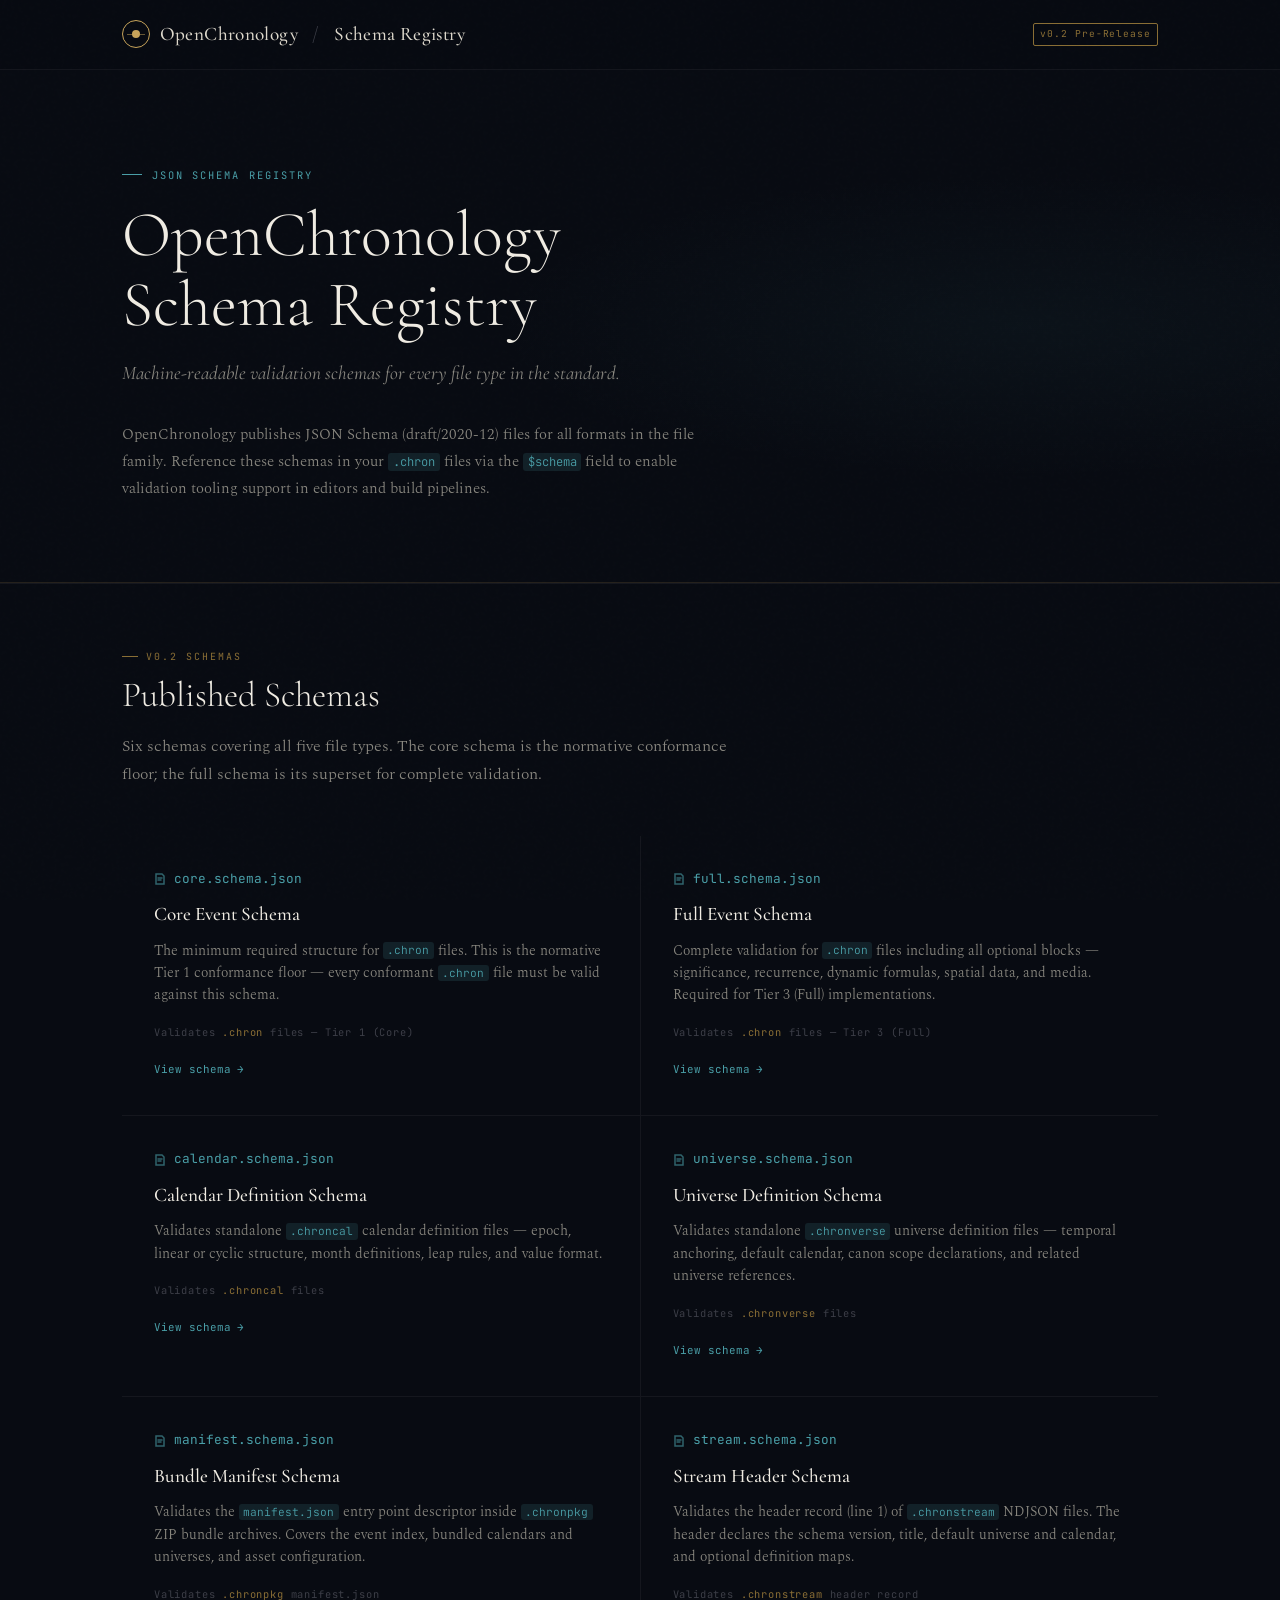
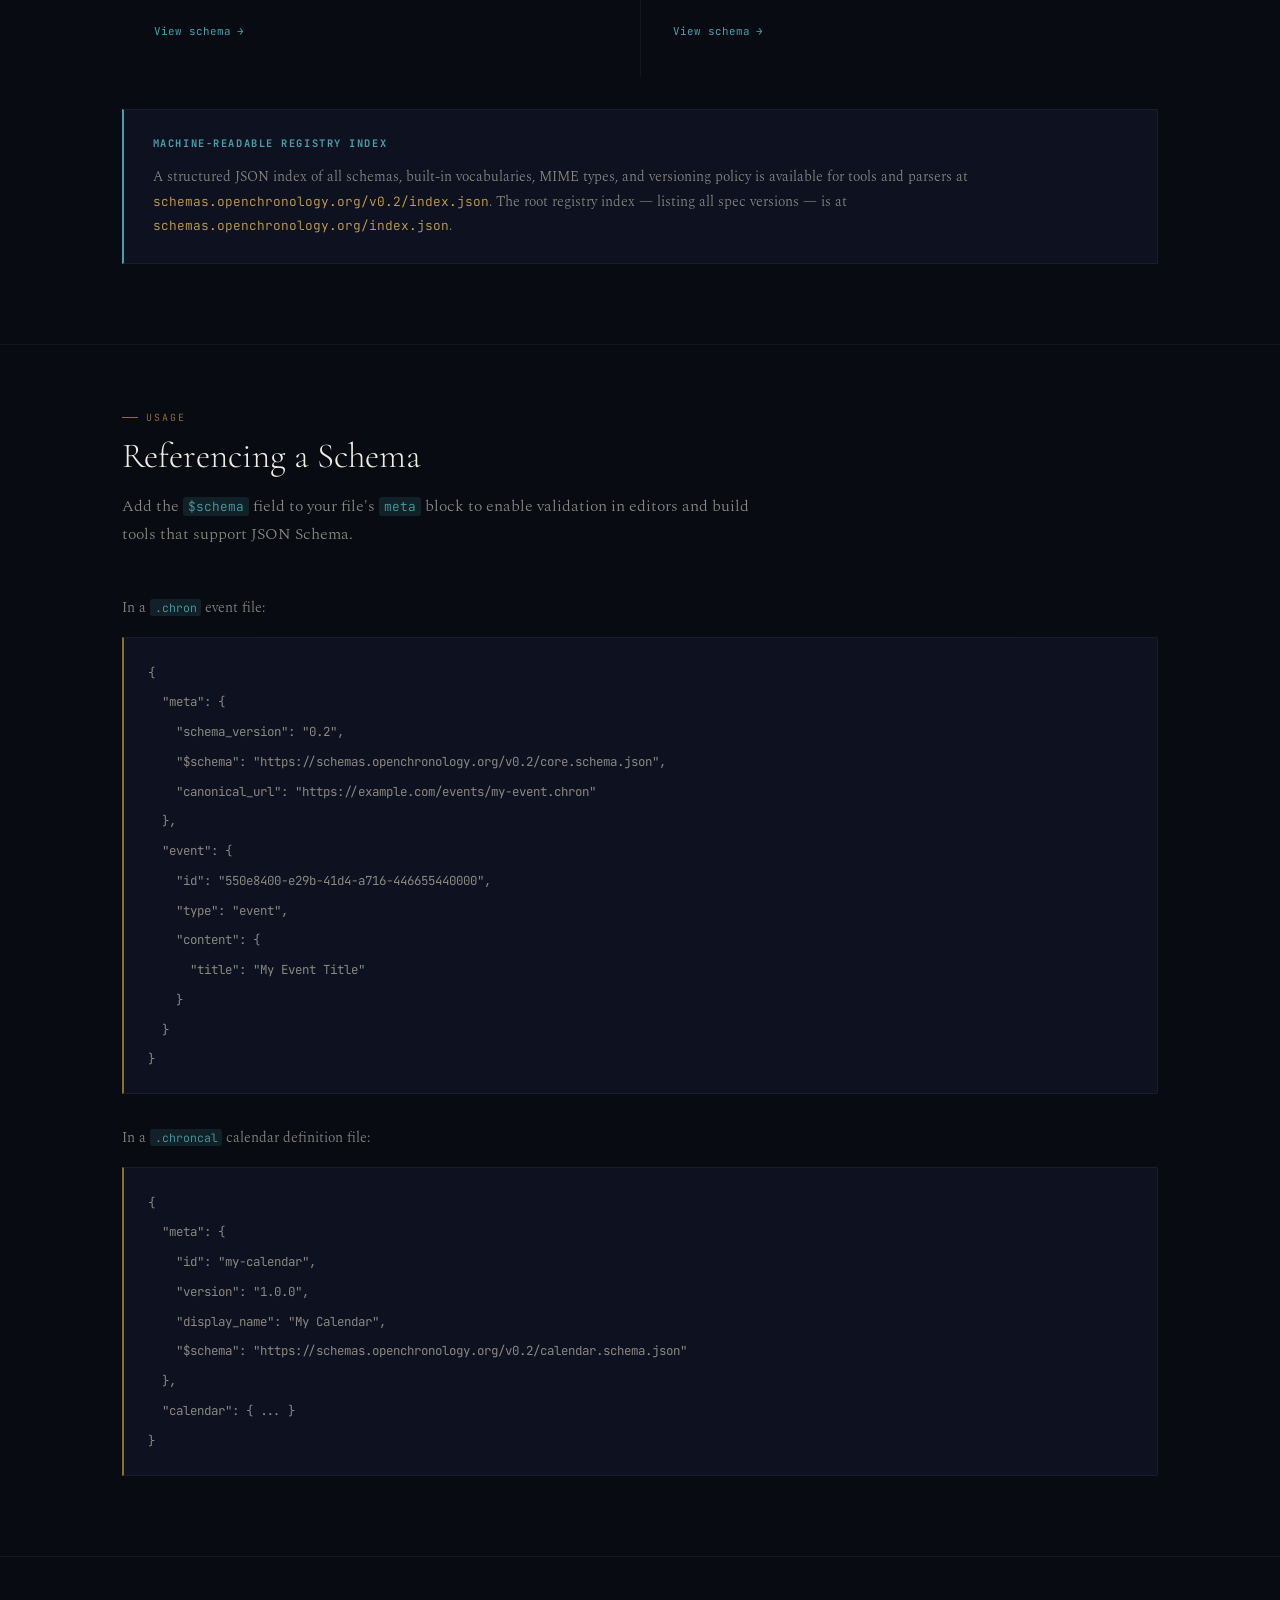
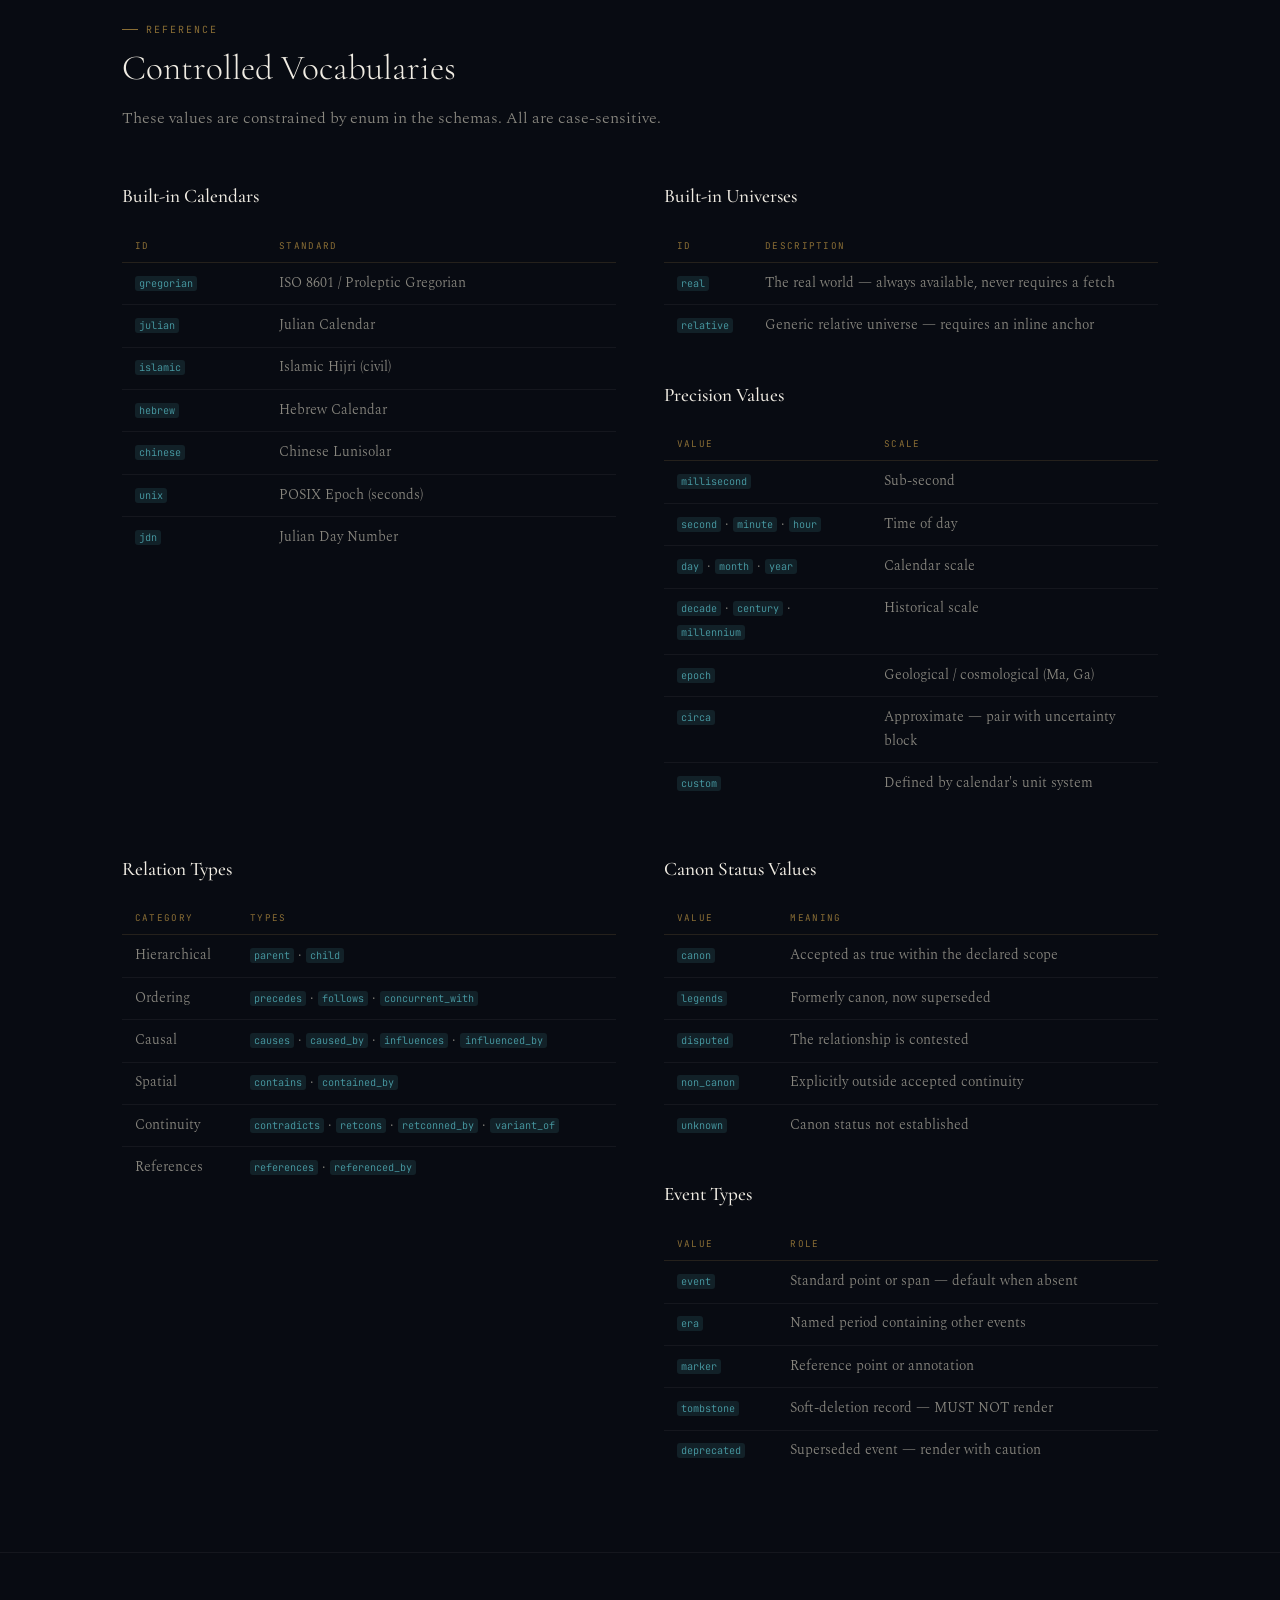
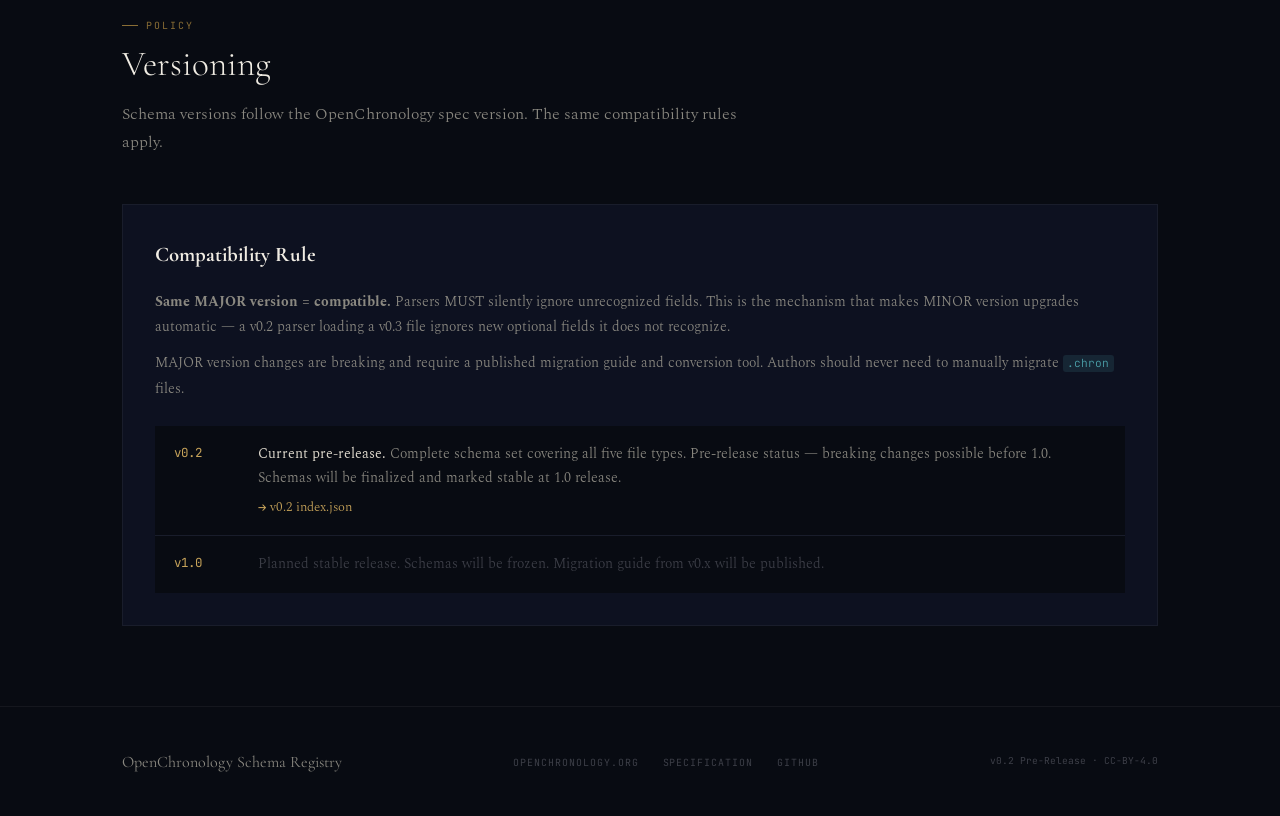
==== Schemas.OpenChronology.org/index.html @ 92a6c572 "Added human readable pages." ====
<!DOCTYPE html>
<html lang="en">
<head>
  <meta charset="UTF-8">
  <meta name="viewport" content="width=device-width, initial-scale=1.0">
  <title>OpenChronology Schema Registry</title>
  <meta name="description" content="Machine-readable JSON Schema files for the OpenChronology open standard. Validate .chron, .chroncal, .chronverse, .chronpkg, and .chronstream files.">
  <link rel="preconnect" href="https://fonts.googleapis.com">
  <link rel="preconnect" href="https://fonts.gstatic.com" crossorigin>
  <link href="https://fonts.googleapis.com/css2?family=Cormorant+Garamond:ital,wght@0,300;0,400;0,500;1,300;1,400&family=JetBrains+Mono:wght@300;400;500&family=Spectral:ital,wght@0,300;0,400;1,300;1,400&display=swap" rel="stylesheet">
  <style>
    *, *::before, *::after { box-sizing: border-box; margin: 0; padding: 0; }

    :root {
      --bg:         #080b12;
      --bg-surface: #0d1120;
      --bg-card:    #111826;
      --gold:       #c8a45a;
      --gold-dim:   #8a6e35;
      --gold-glow:  rgba(200,164,90,0.1);
      --teal:       #4a9fa8;
      --teal-dim:   rgba(74,159,168,0.15);
      --text:       #ddd8cc;
      --text-dim:   #8a8880;
      --text-faint: #3d3f48;
      --border:     rgba(200,164,90,0.15);
      --border-sub: rgba(255,255,255,0.05);
      --ff-display: 'Cormorant Garamond', Georgia, serif;
      --ff-body:    'Spectral', Georgia, serif;
      --ff-mono:    'JetBrains Mono', monospace;
    }

    html { scroll-behavior: smooth; }

    body {
      background: var(--bg);
      color: var(--text);
      font-family: var(--ff-body);
      font-size: 17px;
      line-height: 1.75;
    }

    body::before {
      content: '';
      position: fixed;
      inset: 0;
      background-image: url("data:image/svg+xml,%3Csvg viewBox='0 0 256 256' xmlns='http://www.w3.org/2000/svg'%3E%3Cfilter id='n'%3E%3CfeTurbulence type='fractalNoise' baseFrequency='0.9' numOctaves='4' stitchTiles='stitch'/%3E%3C/filter%3E%3Crect width='100%25' height='100%25' filter='url(%23n)' opacity='0.035'/%3E%3C/svg%3E");
      pointer-events: none;
      z-index: 1000;
      opacity: 0.35;
    }

    a { color: var(--gold); text-decoration: none; }
    a:hover { text-decoration: underline; text-underline-offset: 3px; }
    code {
      font-family: var(--ff-mono);
      font-size: 0.8em;
      color: var(--teal);
      background: var(--teal-dim);
      padding: 0.1em 0.4em;
      border-radius: 3px;
    }

    /* ── Header ───────────────────────────────────────────────── */
    header {
      position: sticky;
      top: 0;
      z-index: 100;
      background: rgba(8,11,18,0.95);
      backdrop-filter: blur(12px);
      border-bottom: 1px solid var(--border-sub);
      padding: 1.1rem 0;
    }
    .header-inner {
      max-width: 1100px;
      margin: 0 auto;
      padding: 0 2rem;
      display: flex;
      align-items: center;
      justify-content: space-between;
    }
    .header-logo {
      font-family: var(--ff-display);
      font-size: 1.2rem;
      font-weight: 500;
      color: var(--text);
      letter-spacing: 0.02em;
      display: flex;
      align-items: center;
      gap: 0.6rem;
    }
    .header-logo strong { color: var(--text); font-weight: 500; }
    .header-logo .sep { color: var(--text-faint); margin: 0 0.3rem; font-weight: 300; }
    .logo-mark {
      width: 28px; height: 28px;
      border: 1.5px solid var(--gold);
      border-radius: 50%;
      display: flex; align-items: center; justify-content: center;
      position: relative;
      flex-shrink: 0;
    }
    .logo-mark::before {
      content: '';
      width: 8px; height: 8px;
      background: var(--gold);
      border-radius: 50%;
    }
    .logo-mark::after {
      content: '';
      position: absolute;
      width: 18px; height: 1px;
      background: var(--gold);
      opacity: 0.5;
    }
    .header-badge {
      font-family: var(--ff-mono);
      font-size: 0.6rem;
      letter-spacing: 0.1em;
      color: var(--gold-dim);
      border: 1px solid var(--gold-dim);
      padding: 0.2em 0.6em;
      border-radius: 2px;
    }

    /* ── Layout ───────────────────────────────────────────────── */
    .container { max-width: 1100px; margin: 0 auto; padding: 0 2rem; }
    section { padding: 5rem 0; }
    section + section { border-top: 1px solid var(--border-sub); padding-top: 4rem; }

    /* ── Section labels ───────────────────────────────────────── */
    .sec-label {
      font-family: var(--ff-mono);
      font-size: 0.62rem;
      letter-spacing: 0.2em;
      text-transform: uppercase;
      color: var(--gold-dim);
      margin-bottom: 0.6rem;
      display: flex;
      align-items: center;
      gap: 0.5rem;
    }
    .sec-label::before { content: ''; width: 16px; height: 1px; background: var(--gold-dim); }
    h2.sec-title {
      font-family: var(--ff-display);
      font-size: 2.2rem;
      font-weight: 300;
      color: #f0ece3;
      line-height: 1.15;
      margin-bottom: 1rem;
    }
    p.sec-intro {
      font-size: 1rem;
      font-weight: 300;
      color: var(--text-dim);
      max-width: 640px;
      margin-bottom: 3rem;
    }

    /* ── Hero ─────────────────────────────────────────────────── */
    .hero {
      padding: 6rem 0 5rem;
      position: relative;
      overflow: hidden;
      border-bottom: 1px solid var(--border);
    }
    .hero-bg {
      position: absolute;
      inset: 0;
      background: radial-gradient(ellipse 70% 50% at 80% 50%, rgba(74,159,168,0.05) 0%, transparent 60%);
      pointer-events: none;
    }
    .hero-eyebrow {
      font-family: var(--ff-mono);
      font-size: 0.65rem;
      letter-spacing: 0.2em;
      text-transform: uppercase;
      color: var(--teal);
      margin-bottom: 1rem;
      display: flex;
      align-items: center;
      gap: 0.6rem;
    }
    .hero-eyebrow::before { content: ''; width: 20px; height: 1px; background: var(--teal); }
    .hero-title {
      font-family: var(--ff-display);
      font-size: clamp(2.5rem, 6vw, 4rem);
      font-weight: 300;
      color: #f0ece3;
      line-height: 1.1;
      margin-bottom: 1rem;
    }
    .hero-sub {
      font-family: var(--ff-display);
      font-style: italic;
      font-size: 1.2rem;
      color: var(--text-dim);
      margin-bottom: 2rem;
      max-width: 560px;
    }
    .hero-desc {
      font-size: 0.95rem;
      font-weight: 300;
      color: var(--text-dim);
      max-width: 580px;
      margin-top: 0;
      line-height: 1.75;
    }

    /* ── Schema cards ─────────────────────────────────────────── */
    .schema-grid {
      display: grid;
      grid-template-columns: 1fr 1fr;
      gap: 1px;
      background: var(--border-sub);
    }
    .schema-card {
      background: var(--bg);
      padding: 2rem;
      position: relative;
      overflow: hidden;
      transition: background 0.25s;
    }
    .schema-card:hover { background: var(--bg-card); }
    .schema-card::after {
      content: '';
      position: absolute;
      bottom: 0; left: 0; right: 0;
      height: 1px;
      background: linear-gradient(to right, var(--gold-dim), transparent);
      opacity: 0;
      transition: opacity 0.3s;
    }
    .schema-card:hover::after { opacity: 1; }
    .schema-card-file {
      font-family: var(--ff-mono);
      font-size: 0.8rem;
      color: var(--teal);
      margin-bottom: 0.5rem;
      display: flex;
      align-items: center;
      gap: 0.5rem;
    }
    .schema-card-file svg { flex-shrink: 0; opacity: 0.6; }
    .schema-card-title {
      font-family: var(--ff-display);
      font-size: 1.2rem;
      font-weight: 500;
      color: #f0ece3;
      margin-bottom: 0.5rem;
    }
    .schema-card-desc {
      font-size: 0.875rem;
      color: var(--text-dim);
      font-weight: 300;
      line-height: 1.6;
      margin-bottom: 1rem;
    }
    .schema-card-validates {
      font-family: var(--ff-mono);
      font-size: 0.65rem;
      letter-spacing: 0.08em;
      color: var(--text-faint);
      margin-bottom: 0.8rem;
    }
    .schema-card-validates span { color: var(--gold-dim); }
    .schema-card-link {
      display: inline-flex;
      align-items: center;
      gap: 0.4rem;
      font-family: var(--ff-mono);
      font-size: 0.68rem;
      color: var(--teal);
      transition: color 0.2s;
    }
    .schema-card-link:hover { color: #6dc4cc; text-decoration: none; }
    .schema-card-link::after { content: '→'; }

    /* ── Vocab tables ─────────────────────────────────────────── */
    .vocab-grid {
      display: grid;
      grid-template-columns: 1fr 1fr;
      gap: 3rem;
    }
    .vocab-block h3 {
      font-family: var(--ff-display);
      font-size: 1.2rem;
      font-weight: 500;
      color: #f0ece3;
      margin-bottom: 1rem;
    }
    .vocab-table {
      width: 100%;
      border-collapse: collapse;
      font-size: 0.85rem;
    }
    .vocab-table thead tr { border-bottom: 1px solid var(--border); }
    .vocab-table th {
      font-family: var(--ff-mono);
      font-size: 0.58rem;
      letter-spacing: 0.14em;
      text-transform: uppercase;
      color: var(--gold-dim);
      text-align: left;
      padding: 0.5rem 0.8rem;
      font-weight: 400;
    }
    .vocab-table td {
      padding: 0.55rem 0.8rem;
      border-bottom: 1px solid var(--border-sub);
      color: var(--text-dim);
      font-weight: 300;
      vertical-align: top;
    }
    .vocab-table tr:last-child td { border-bottom: none; }
    .vocab-table td code { font-size: 0.75em; }

    /* ── Versioning ───────────────────────────────────────────── */
    .version-block {
      border: 1px solid var(--border-sub);
      padding: 2rem;
      background: var(--bg-surface);
    }
    .version-block h3 {
      font-family: var(--ff-display);
      font-size: 1.3rem;
      color: #f0ece3;
      margin-bottom: 1rem;
    }
    .version-block p {
      font-size: 0.9rem;
      color: var(--text-dim);
      font-weight: 300;
      margin-bottom: 0.7rem;
    }
    .version-block code { font-size: 0.78em; }
    .version-entries { display: flex; flex-direction: column; gap: 1px; margin-top: 1.5rem; background: var(--border-sub); }
    .version-entry {
      background: var(--bg);
      padding: 1rem 1.2rem;
      display: flex;
      gap: 1.5rem;
      align-items: flex-start;
    }
    .version-tag {
      font-family: var(--ff-mono);
      font-size: 0.78rem;
      color: var(--gold);
      white-space: nowrap;
      min-width: 60px;
    }
    .version-detail {
      font-size: 0.875rem;
      color: var(--text-dim);
      font-weight: 300;
    }
    .version-detail strong { color: var(--text); font-weight: 400; }
    .version-detail a { font-size: 0.8rem; }

    /* ── Machine-readable ─────────────────────────────────────── */
    .machine-block {
      background: var(--bg-surface);
      border: 1px solid var(--border-sub);
      border-left: 2px solid var(--teal);
      padding: 1.5rem 1.8rem;
      margin-top: 2rem;
    }
    .machine-block h3 {
      font-family: var(--ff-mono);
      font-size: 0.65rem;
      letter-spacing: 0.15em;
      text-transform: uppercase;
      color: var(--teal);
      margin-bottom: 0.8rem;
    }
    .machine-block p { font-size: 0.875rem; color: var(--text-dim); font-weight: 300; }
    .machine-block a { font-family: var(--ff-mono); font-size: 0.8rem; }

    /* ── Footer ───────────────────────────────────────────────── */
    footer {
      border-top: 1px solid var(--border-sub);
      padding: 2.5rem 0;
    }
    .footer-inner {
      max-width: 1100px;
      margin: 0 auto;
      padding: 0 2rem;
      display: flex;
      justify-content: space-between;
      align-items: center;
      flex-wrap: wrap;
      gap: 1rem;
    }
    .footer-logo { font-family: var(--ff-display); font-size: 1rem; color: var(--text-dim); }
    .footer-links { display: flex; gap: 1.5rem; list-style: none; }
    .footer-links a {
      font-family: var(--ff-mono);
      font-size: 0.62rem;
      letter-spacing: 0.1em;
      text-transform: uppercase;
      color: var(--text-faint);
      transition: color 0.2s;
    }
    .footer-links a:hover { color: var(--gold); text-decoration: none; }
    .footer-meta { font-family: var(--ff-mono); font-size: 0.6rem; color: var(--text-faint); }

    @media (max-width: 800px) {
      .schema-grid { grid-template-columns: 1fr; }
      .vocab-grid { grid-template-columns: 1fr; gap: 2rem; }
    }
  </style>
</head>
<body>

  <header>
    <div class="header-inner">
      <a href="https://openchronology.org" class="header-logo" style="text-decoration:none;">
        <div class="logo-mark"></div>
        <strong>OpenChronology</strong>
        <span class="sep">/</span>
        Schema Registry
      </a>
      <span class="header-badge">v0.2 Pre-Release</span>
    </div>
  </header>

  <!-- Hero -->
  <section class="hero">
    <div class="hero-bg"></div>
    <div class="container">
      <div class="hero-eyebrow">JSON Schema Registry</div>
      <h1 class="hero-title">OpenChronology<br>Schema Registry</h1>
      <p class="hero-sub">Machine-readable validation schemas for every file type in the standard.</p>
      <p class="hero-desc">
        OpenChronology publishes JSON Schema (draft/2020-12) files for all formats in the file family.
        Reference these schemas in your <code>.chron</code> files via the <code>$schema</code> field
        to enable validation tooling support in editors and build pipelines.
      </p>
    </div>
  </section>

  <!-- Schemas -->
  <section id="schemas">
    <div class="container">
      <div class="sec-label">v0.2 Schemas</div>
      <h2 class="sec-title">Published Schemas</h2>
      <p class="sec-intro">Six schemas covering all five file types. The core schema is the normative conformance floor; the full schema is its superset for complete validation.</p>

      <div class="schema-grid">

        <div class="schema-card">
          <div class="schema-card-file">
            <svg width="12" height="12" viewBox="0 0 12 12" fill="none" stroke="currentColor" stroke-width="1.5" stroke-linecap="round"><path d="M2 1h6l2 2v8H2V1z"/><line x1="4" y1="5" x2="8" y2="5"/><line x1="4" y1="7" x2="7" y2="7"/></svg>
            core.schema.json
          </div>
          <div class="schema-card-title">Core Event Schema</div>
          <p class="schema-card-desc">The minimum required structure for <code>.chron</code> files. This is the normative Tier 1 conformance floor — every conformant <code>.chron</code> file must be valid against this schema.</p>
          <div class="schema-card-validates">Validates <span>.chron</span> files — Tier 1 (Core)</div>
          <a href="v0.2/core.schema.json" class="schema-card-link">View schema</a>
        </div>

        <div class="schema-card">
          <div class="schema-card-file">
            <svg width="12" height="12" viewBox="0 0 12 12" fill="none" stroke="currentColor" stroke-width="1.5" stroke-linecap="round"><path d="M2 1h6l2 2v8H2V1z"/><line x1="4" y1="5" x2="8" y2="5"/><line x1="4" y1="7" x2="7" y2="7"/></svg>
            full.schema.json
          </div>
          <div class="schema-card-title">Full Event Schema</div>
          <p class="schema-card-desc">Complete validation for <code>.chron</code> files including all optional blocks — significance, recurrence, dynamic formulas, spatial data, and media. Required for Tier 3 (Full) implementations.</p>
          <div class="schema-card-validates">Validates <span>.chron</span> files — Tier 3 (Full)</div>
          <a href="v0.2/full.schema.json" class="schema-card-link">View schema</a>
        </div>

        <div class="schema-card">
          <div class="schema-card-file">
            <svg width="12" height="12" viewBox="0 0 12 12" fill="none" stroke="currentColor" stroke-width="1.5" stroke-linecap="round"><path d="M2 1h6l2 2v8H2V1z"/><line x1="4" y1="5" x2="8" y2="5"/><line x1="4" y1="7" x2="7" y2="7"/></svg>
            calendar.schema.json
          </div>
          <div class="schema-card-title">Calendar Definition Schema</div>
          <p class="schema-card-desc">Validates standalone <code>.chroncal</code> calendar definition files — epoch, linear or cyclic structure, month definitions, leap rules, and value format.</p>
          <div class="schema-card-validates">Validates <span>.chroncal</span> files</div>
          <a href="v0.2/calendar.schema.json" class="schema-card-link">View schema</a>
        </div>

        <div class="schema-card">
          <div class="schema-card-file">
            <svg width="12" height="12" viewBox="0 0 12 12" fill="none" stroke="currentColor" stroke-width="1.5" stroke-linecap="round"><path d="M2 1h6l2 2v8H2V1z"/><line x1="4" y1="5" x2="8" y2="5"/><line x1="4" y1="7" x2="7" y2="7"/></svg>
            universe.schema.json
          </div>
          <div class="schema-card-title">Universe Definition Schema</div>
          <p class="schema-card-desc">Validates standalone <code>.chronverse</code> universe definition files — temporal anchoring, default calendar, canon scope declarations, and related universe references.</p>
          <div class="schema-card-validates">Validates <span>.chronverse</span> files</div>
          <a href="v0.2/universe.schema.json" class="schema-card-link">View schema</a>
        </div>

        <div class="schema-card">
          <div class="schema-card-file">
            <svg width="12" height="12" viewBox="0 0 12 12" fill="none" stroke="currentColor" stroke-width="1.5" stroke-linecap="round"><path d="M2 1h6l2 2v8H2V1z"/><line x1="4" y1="5" x2="8" y2="5"/><line x1="4" y1="7" x2="7" y2="7"/></svg>
            manifest.schema.json
          </div>
          <div class="schema-card-title">Bundle Manifest Schema</div>
          <p class="schema-card-desc">Validates the <code>manifest.json</code> entry point descriptor inside <code>.chronpkg</code> ZIP bundle archives. Covers the event index, bundled calendars and universes, and asset configuration.</p>
          <div class="schema-card-validates">Validates <span>.chronpkg</span> manifest.json</div>
          <a href="v0.2/manifest.schema.json" class="schema-card-link">View schema</a>
        </div>

        <div class="schema-card">
          <div class="schema-card-file">
            <svg width="12" height="12" viewBox="0 0 12 12" fill="none" stroke="currentColor" stroke-width="1.5" stroke-linecap="round"><path d="M2 1h6l2 2v8H2V1z"/><line x1="4" y1="5" x2="8" y2="5"/><line x1="4" y1="7" x2="7" y2="7"/></svg>
            stream.schema.json
          </div>
          <div class="schema-card-title">Stream Header Schema</div>
          <p class="schema-card-desc">Validates the header record (line 1) of <code>.chronstream</code> NDJSON files. The header declares the schema version, title, default universe and calendar, and optional definition maps.</p>
          <div class="schema-card-validates">Validates <span>.chronstream</span> header record</div>
          <a href="v0.2/stream.schema.json" class="schema-card-link">View schema</a>
        </div>

      </div>

      <div class="machine-block">
        <h3>Machine-Readable Registry Index</h3>
        <p>A structured JSON index of all schemas, built-in vocabularies, MIME types, and versioning policy is available for tools and parsers at <a href="v0.2/index.json">schemas.openchronology.org/v0.2/index.json</a>. The root registry index — listing all spec versions — is at <a href="index.json">schemas.openchronology.org/index.json</a>.</p>
      </div>
    </div>
  </section>

  <!-- Using the schemas -->
  <section id="usage">
    <div class="container">
      <div class="sec-label">Usage</div>
      <h2 class="sec-title">Referencing a Schema</h2>
      <p class="sec-intro">Add the <code>$schema</code> field to your file's <code>meta</code> block to enable validation in editors and build tools that support JSON Schema.</p>

      <p style="font-size:0.9rem; color:var(--text-dim); font-weight:300; margin-bottom:1rem;">In a <code>.chron</code> event file:</p>
      <pre style="background:var(--bg-surface); border:1px solid var(--border-sub); border-left:2px solid var(--gold-dim); padding:1.2rem 1.5rem; overflow-x:auto; margin-bottom:2rem; border-radius:0 2px 2px 0;"><code style="font-family:var(--ff-mono); font-size:0.78rem; color:var(--text-dim); background:none; padding:0; line-height:1.6;">{
  "meta": {
    "schema_version": "0.2",
    "$schema": "https://schemas.openchronology.org/v0.2/core.schema.json",
    "canonical_url": "https://example.com/events/my-event.chron"
  },
  "event": {
    "id": "550e8400-e29b-41d4-a716-446655440000",
    "type": "event",
    "content": {
      "title": "My Event Title"
    }
  }
}</code></pre>

      <p style="font-size:0.9rem; color:var(--text-dim); font-weight:300; margin-bottom:1rem;">In a <code>.chroncal</code> calendar definition file:</p>
      <pre style="background:var(--bg-surface); border:1px solid var(--border-sub); border-left:2px solid var(--gold-dim); padding:1.2rem 1.5rem; overflow-x:auto; border-radius:0 2px 2px 0;"><code style="font-family:var(--ff-mono); font-size:0.78rem; color:var(--text-dim); background:none; padding:0; line-height:1.6;">{
  "meta": {
    "id": "my-calendar",
    "version": "1.0.0",
    "display_name": "My Calendar",
    "$schema": "https://schemas.openchronology.org/v0.2/calendar.schema.json"
  },
  "calendar": { ... }
}</code></pre>
    </div>
  </section>

  <!-- Vocabularies -->
  <section id="vocab">
    <div class="container">
      <div class="sec-label">Reference</div>
      <h2 class="sec-title">Controlled Vocabularies</h2>
      <p class="sec-intro">These values are constrained by enum in the schemas. All are case-sensitive.</p>

      <div class="vocab-grid">

        <div class="vocab-block">
          <h3>Built-in Calendars</h3>
          <table class="vocab-table">
            <thead><tr><th>ID</th><th>Standard</th></tr></thead>
            <tbody>
              <tr><td><code>gregorian</code></td><td>ISO 8601 / Proleptic Gregorian</td></tr>
              <tr><td><code>julian</code></td><td>Julian Calendar</td></tr>
              <tr><td><code>islamic</code></td><td>Islamic Hijri (civil)</td></tr>
              <tr><td><code>hebrew</code></td><td>Hebrew Calendar</td></tr>
              <tr><td><code>chinese</code></td><td>Chinese Lunisolar</td></tr>
              <tr><td><code>unix</code></td><td>POSIX Epoch (seconds)</td></tr>
              <tr><td><code>jdn</code></td><td>Julian Day Number</td></tr>
            </tbody>
          </table>
        </div>

        <div class="vocab-block">
          <h3>Built-in Universes</h3>
          <table class="vocab-table">
            <thead><tr><th>ID</th><th>Description</th></tr></thead>
            <tbody>
              <tr><td><code>real</code></td><td>The real world — always available, never requires a fetch</td></tr>
              <tr><td><code>relative</code></td><td>Generic relative universe — requires an inline anchor</td></tr>
            </tbody>
          </table>

          <h3 style="margin-top:2rem;">Precision Values</h3>
          <table class="vocab-table">
            <thead><tr><th>Value</th><th>Scale</th></tr></thead>
            <tbody>
              <tr><td><code>millisecond</code></td><td>Sub-second</td></tr>
              <tr><td><code>second</code> · <code>minute</code> · <code>hour</code></td><td>Time of day</td></tr>
              <tr><td><code>day</code> · <code>month</code> · <code>year</code></td><td>Calendar scale</td></tr>
              <tr><td><code>decade</code> · <code>century</code> · <code>millennium</code></td><td>Historical scale</td></tr>
              <tr><td><code>epoch</code></td><td>Geological / cosmological (Ma, Ga)</td></tr>
              <tr><td><code>circa</code></td><td>Approximate — pair with uncertainty block</td></tr>
              <tr><td><code>custom</code></td><td>Defined by calendar's unit system</td></tr>
            </tbody>
          </table>
        </div>

        <div class="vocab-block">
          <h3>Relation Types</h3>
          <table class="vocab-table">
            <thead><tr><th>Category</th><th>Types</th></tr></thead>
            <tbody>
              <tr><td>Hierarchical</td><td><code>parent</code> · <code>child</code></td></tr>
              <tr><td>Ordering</td><td><code>precedes</code> · <code>follows</code> · <code>concurrent_with</code></td></tr>
              <tr><td>Causal</td><td><code>causes</code> · <code>caused_by</code> · <code>influences</code> · <code>influenced_by</code></td></tr>
              <tr><td>Spatial</td><td><code>contains</code> · <code>contained_by</code></td></tr>
              <tr><td>Continuity</td><td><code>contradicts</code> · <code>retcons</code> · <code>retconned_by</code> · <code>variant_of</code></td></tr>
              <tr><td>References</td><td><code>references</code> · <code>referenced_by</code></td></tr>
            </tbody>
          </table>
        </div>

        <div class="vocab-block">
          <h3>Canon Status Values</h3>
          <table class="vocab-table">
            <thead><tr><th>Value</th><th>Meaning</th></tr></thead>
            <tbody>
              <tr><td><code>canon</code></td><td>Accepted as true within the declared scope</td></tr>
              <tr><td><code>legends</code></td><td>Formerly canon, now superseded</td></tr>
              <tr><td><code>disputed</code></td><td>The relationship is contested</td></tr>
              <tr><td><code>non_canon</code></td><td>Explicitly outside accepted continuity</td></tr>
              <tr><td><code>unknown</code></td><td>Canon status not established</td></tr>
            </tbody>
          </table>

          <h3 style="margin-top:2rem;">Event Types</h3>
          <table class="vocab-table">
            <thead><tr><th>Value</th><th>Role</th></tr></thead>
            <tbody>
              <tr><td><code>event</code></td><td>Standard point or span — default when absent</td></tr>
              <tr><td><code>era</code></td><td>Named period containing other events</td></tr>
              <tr><td><code>marker</code></td><td>Reference point or annotation</td></tr>
              <tr><td><code>tombstone</code></td><td>Soft-deletion record — MUST NOT render</td></tr>
              <tr><td><code>deprecated</code></td><td>Superseded event — render with caution</td></tr>
            </tbody>
          </table>
        </div>

      </div>
    </div>
  </section>

  <!-- Versioning -->
  <section id="versioning">
    <div class="container">
      <div class="sec-label">Policy</div>
      <h2 class="sec-title">Versioning</h2>
      <p class="sec-intro">Schema versions follow the OpenChronology spec version. The same compatibility rules apply.</p>

      <div class="version-block">
        <h3>Compatibility Rule</h3>
        <p><strong>Same MAJOR version = compatible.</strong> Parsers MUST silently ignore unrecognized fields. This is the mechanism that makes MINOR version upgrades automatic — a v0.2 parser loading a v0.3 file ignores new optional fields it does not recognize.</p>
        <p>MAJOR version changes are breaking and require a published migration guide and conversion tool. Authors should never need to manually migrate <code>.chron</code> files.</p>

        <div class="version-entries">
          <div class="version-entry">
            <div class="version-tag">v0.2</div>
            <div class="version-detail">
              <strong>Current pre-release.</strong> Complete schema set covering all five file types. Pre-release status — breaking changes possible before 1.0. Schemas will be finalized and marked stable at 1.0 release.
              <br><a href="v0.2/index.json" style="margin-top:0.3rem; display:inline-block;">→ v0.2 index.json</a>
            </div>
          </div>
          <div class="version-entry">
            <div class="version-tag">v1.0</div>
            <div class="version-detail" style="color:var(--text-faint);">
              Planned stable release. Schemas will be frozen. Migration guide from v0.x will be published.
            </div>
          </div>
        </div>
      </div>
    </div>
  </section>

  <footer>
    <div class="footer-inner">
      <div class="footer-logo">OpenChronology Schema Registry</div>
      <ul class="footer-links">
        <li><a href="https://openchronology.org">openchronology.org</a></li>
        <li><a href="https://openchronology.org/specification.html">Specification</a></li>
        <li><a href="https://github.com/knoj/openchronology">GitHub</a></li>
      </ul>
      <div class="footer-meta">v0.2 Pre-Release · CC-BY-4.0</div>
    </div>
  </footer>

</body>
</html>
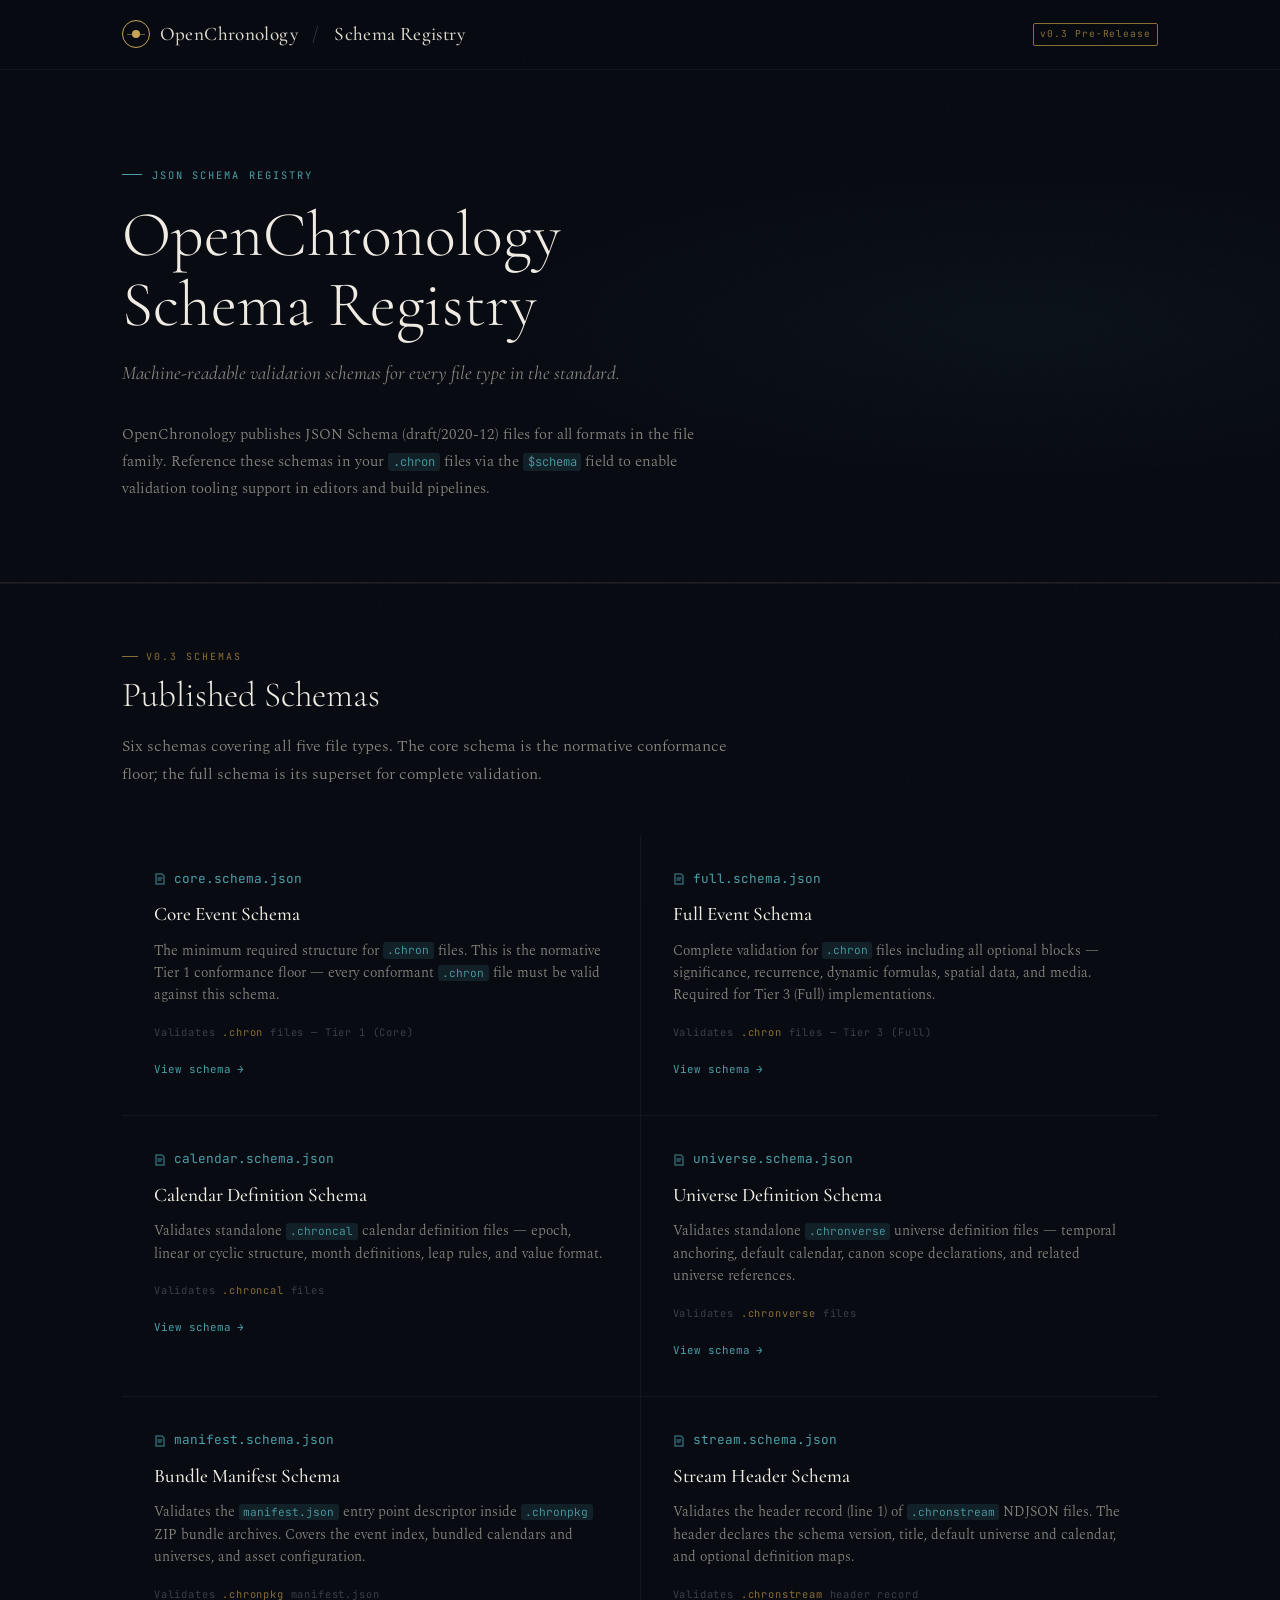
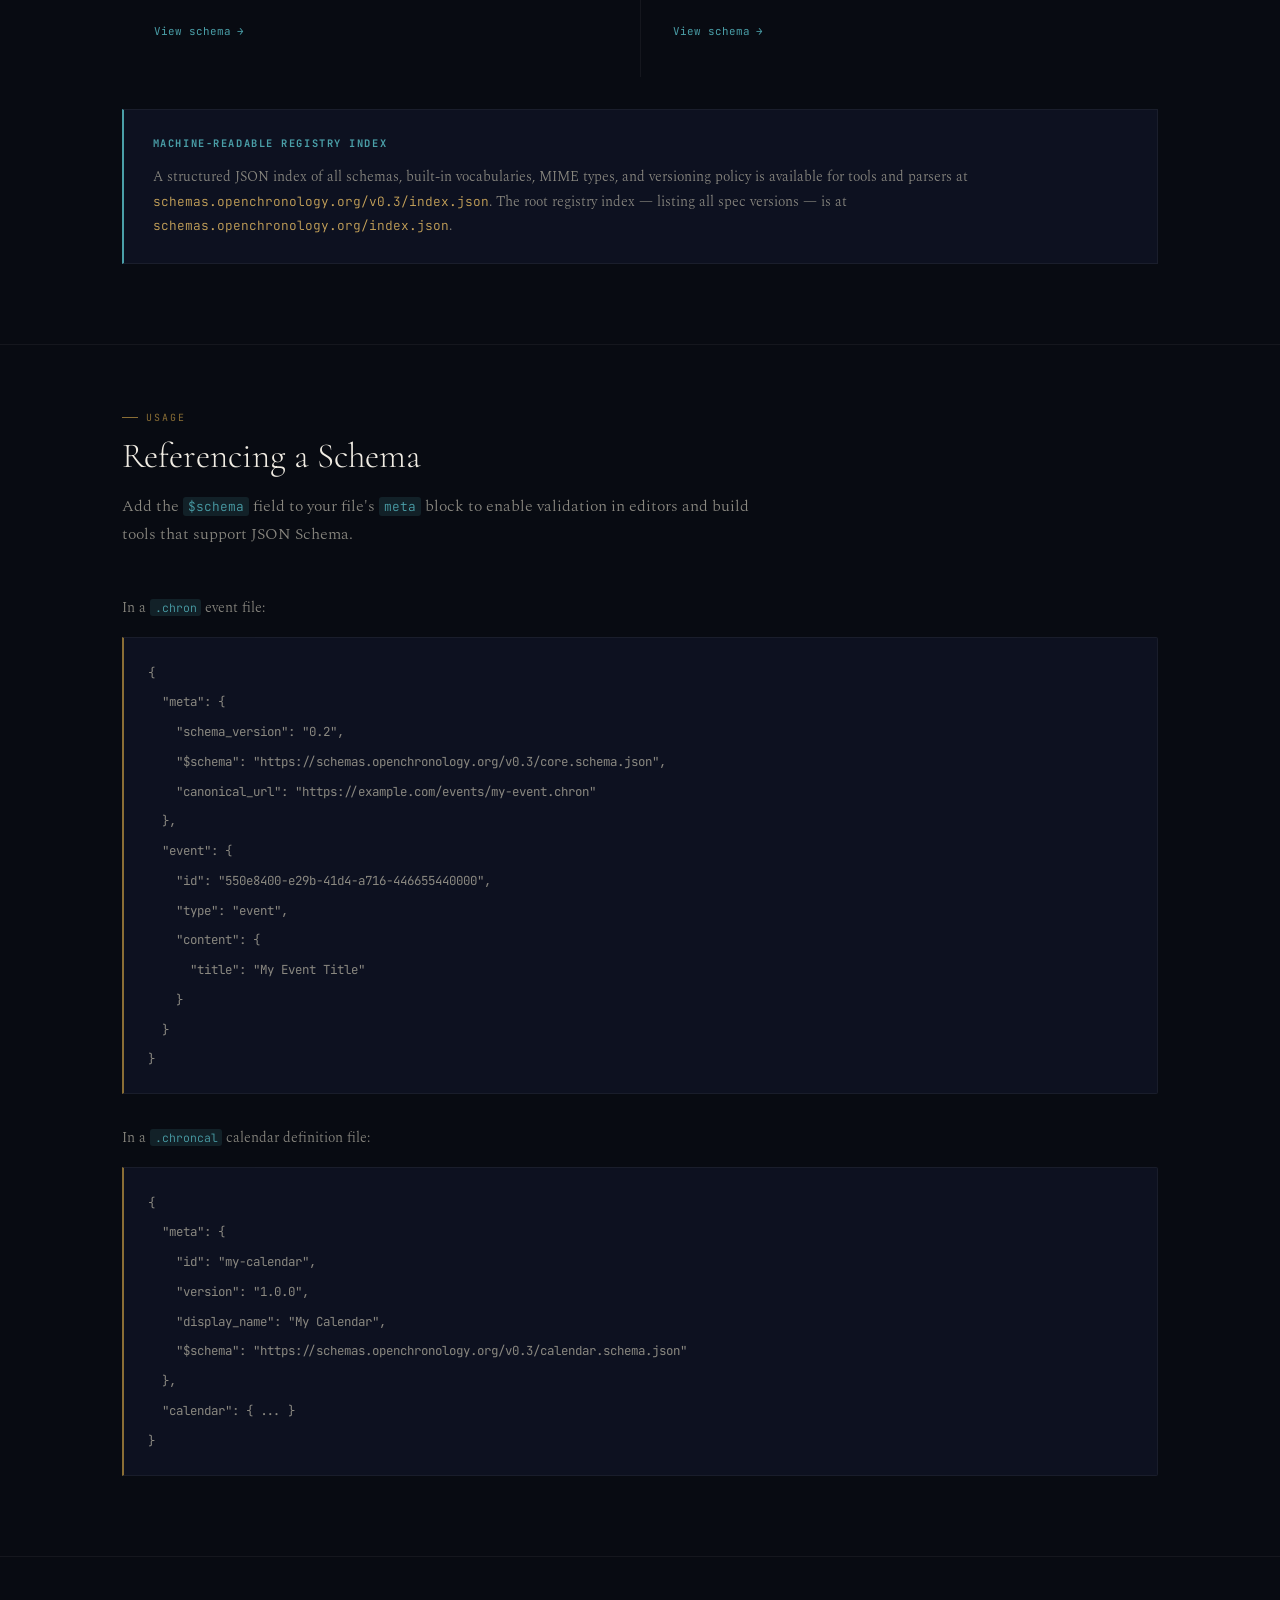
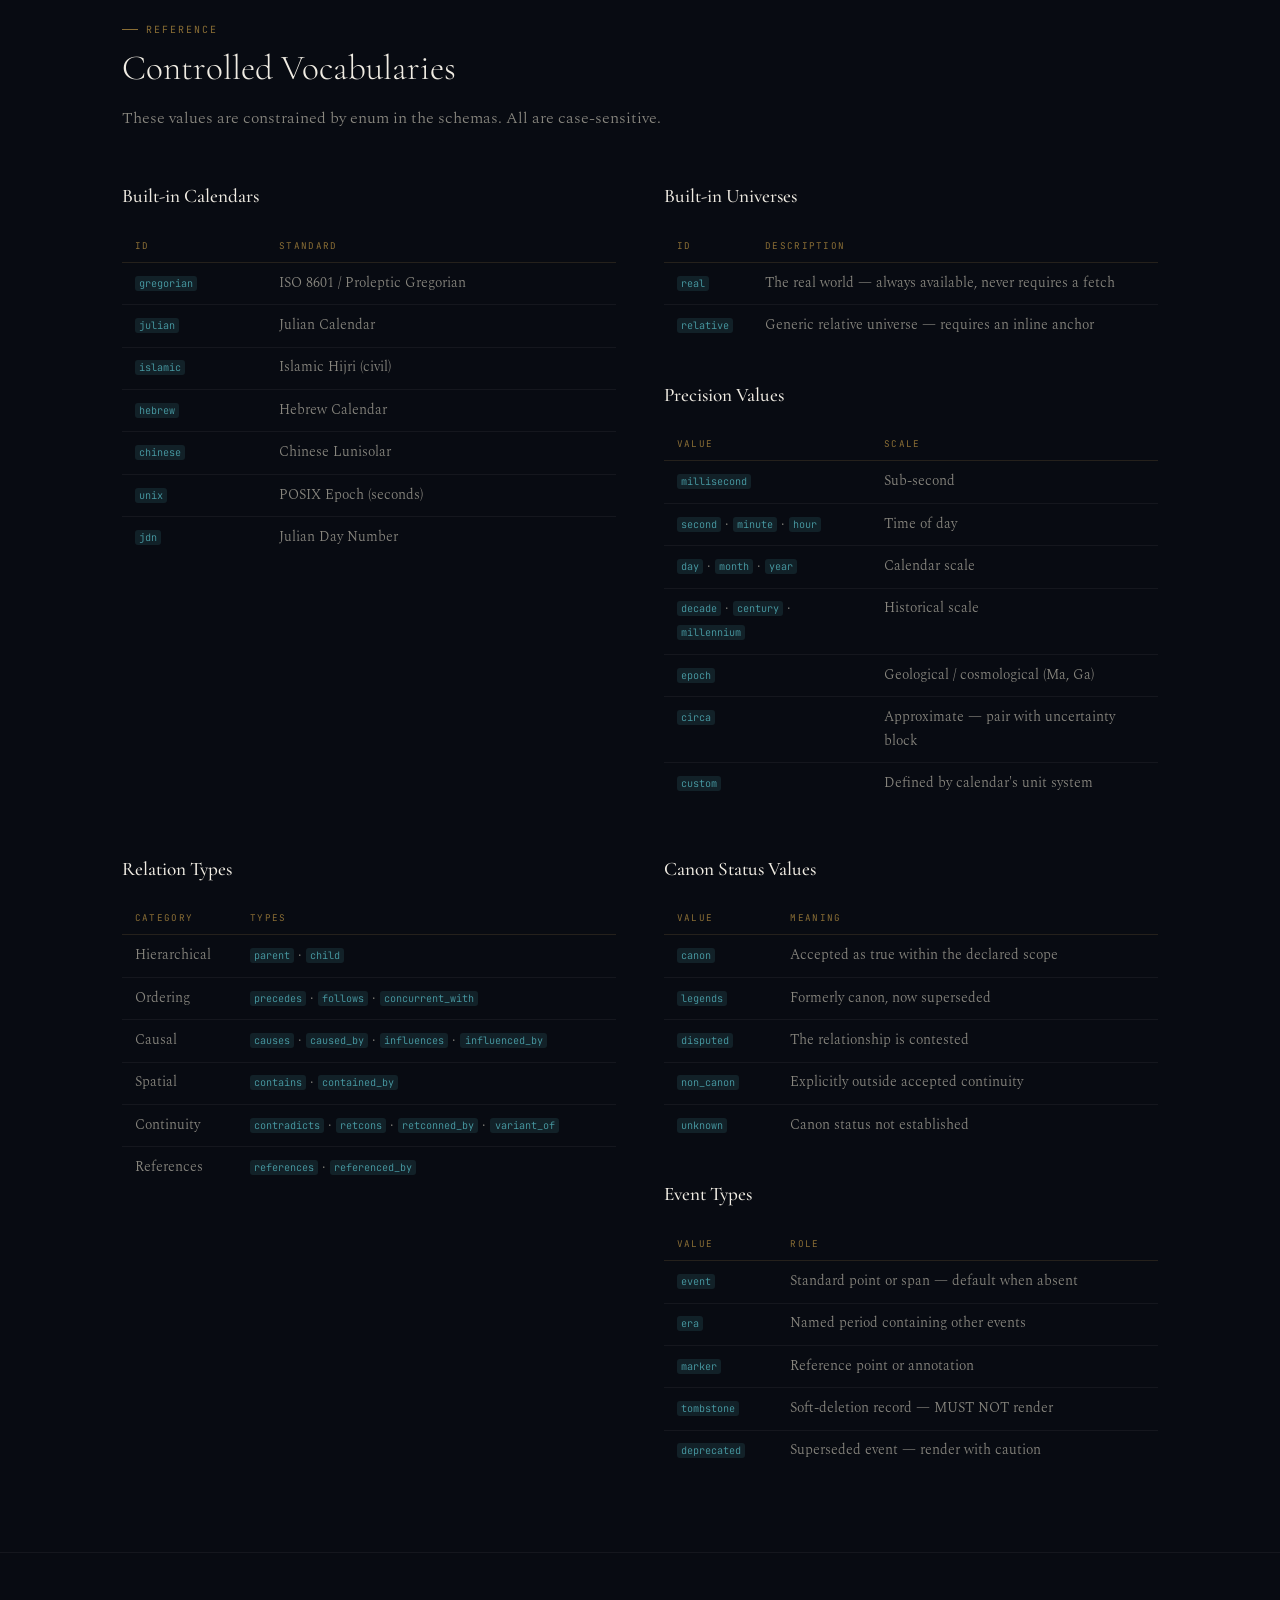
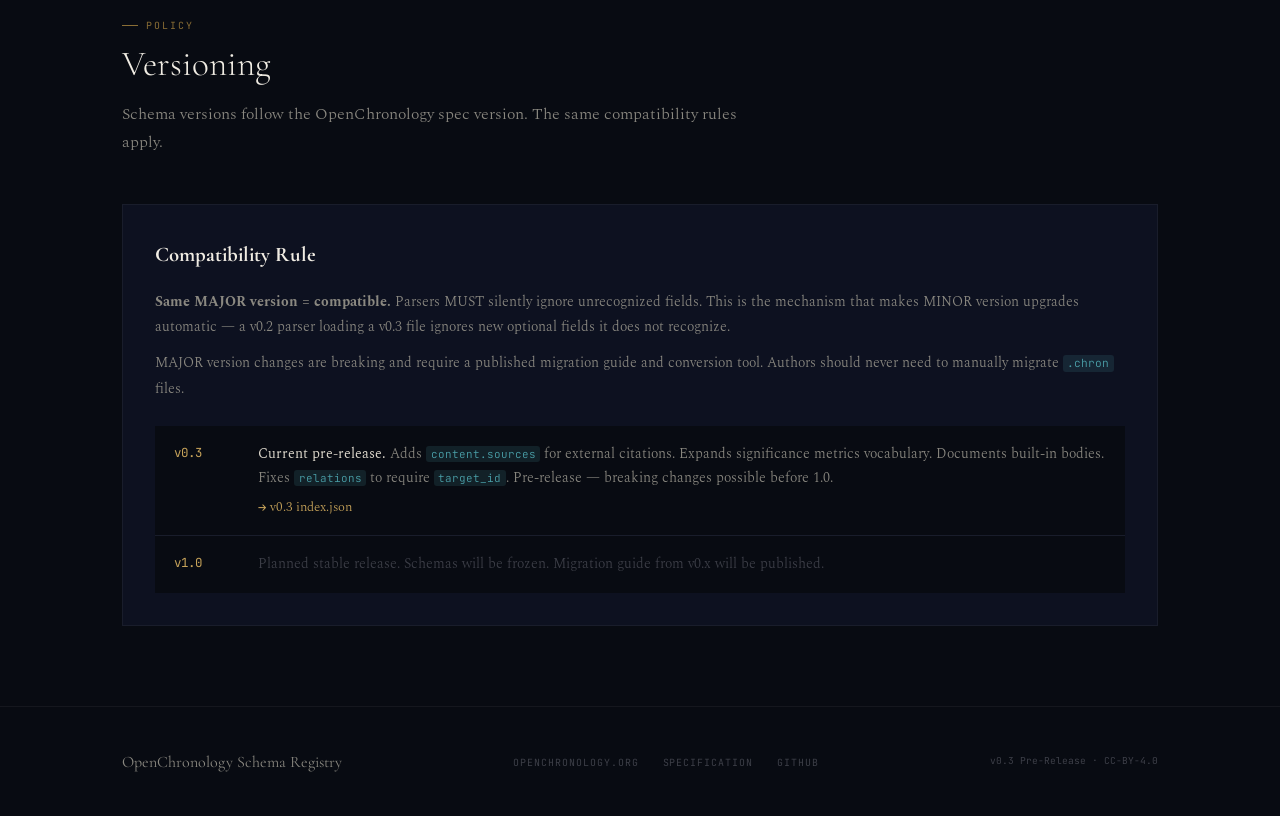
==== commit 85b31d80: "Updated Standard to v0.3." ====
--- a/Schemas.OpenChronology.org/index.html
+++ b/Schemas.OpenChronology.org/index.html
@@ -3,7 +3,7 @@
 <head>
   <meta charset="UTF-8">
   <meta name="viewport" content="width=device-width, initial-scale=1.0">
-  <title>OpenChronology Schema Registry</title>
+  <title>OpenChronology Schema Registry — v0.3</title>
   <meta name="description" content="Machine-readable JSON Schema files for the OpenChronology open standard. Validate .chron, .chroncal, .chronverse, .chronpkg, and .chronstream files.">
   <link rel="preconnect" href="https://fonts.googleapis.com">
   <link rel="preconnect" href="https://fonts.gstatic.com" crossorigin>
@@ -419,7 +419,7 @@
         <span class="sep">/</span>
         Schema Registry
       </a>
-      <span class="header-badge">v0.2 Pre-Release</span>
+      <span class="header-badge">v0.3 Pre-Release</span>
     </div>
   </header>
 
@@ -441,7 +441,7 @@
   <!-- Schemas -->
   <section id="schemas">
     <div class="container">
-      <div class="sec-label">v0.2 Schemas</div>
+      <div class="sec-label">v0.3 Schemas</div>
       <h2 class="sec-title">Published Schemas</h2>
       <p class="sec-intro">Six schemas covering all five file types. The core schema is the normative conformance floor; the full schema is its superset for complete validation.</p>
 
@@ -455,7 +455,7 @@
           <div class="schema-card-title">Core Event Schema</div>
           <p class="schema-card-desc">The minimum required structure for <code>.chron</code> files. This is the normative Tier 1 conformance floor — every conformant <code>.chron</code> file must be valid against this schema.</p>
           <div class="schema-card-validates">Validates <span>.chron</span> files — Tier 1 (Core)</div>
-          <a href="v0.2/core.schema.json" class="schema-card-link">View schema</a>
+          <a href="v0.3/core.schema.json" class="schema-card-link">View schema</a>
         </div>
 
         <div class="schema-card">
@@ -466,7 +466,7 @@
           <div class="schema-card-title">Full Event Schema</div>
           <p class="schema-card-desc">Complete validation for <code>.chron</code> files including all optional blocks — significance, recurrence, dynamic formulas, spatial data, and media. Required for Tier 3 (Full) implementations.</p>
           <div class="schema-card-validates">Validates <span>.chron</span> files — Tier 3 (Full)</div>
-          <a href="v0.2/full.schema.json" class="schema-card-link">View schema</a>
+          <a href="v0.3/full.schema.json" class="schema-card-link">View schema</a>
         </div>
 
         <div class="schema-card">
@@ -477,7 +477,7 @@
           <div class="schema-card-title">Calendar Definition Schema</div>
           <p class="schema-card-desc">Validates standalone <code>.chroncal</code> calendar definition files — epoch, linear or cyclic structure, month definitions, leap rules, and value format.</p>
           <div class="schema-card-validates">Validates <span>.chroncal</span> files</div>
-          <a href="v0.2/calendar.schema.json" class="schema-card-link">View schema</a>
+          <a href="v0.3/calendar.schema.json" class="schema-card-link">View schema</a>
         </div>
 
         <div class="schema-card">
@@ -488,7 +488,7 @@
           <div class="schema-card-title">Universe Definition Schema</div>
           <p class="schema-card-desc">Validates standalone <code>.chronverse</code> universe definition files — temporal anchoring, default calendar, canon scope declarations, and related universe references.</p>
           <div class="schema-card-validates">Validates <span>.chronverse</span> files</div>
-          <a href="v0.2/universe.schema.json" class="schema-card-link">View schema</a>
+          <a href="v0.3/universe.schema.json" class="schema-card-link">View schema</a>
         </div>
 
         <div class="schema-card">
@@ -499,7 +499,7 @@
           <div class="schema-card-title">Bundle Manifest Schema</div>
           <p class="schema-card-desc">Validates the <code>manifest.json</code> entry point descriptor inside <code>.chronpkg</code> ZIP bundle archives. Covers the event index, bundled calendars and universes, and asset configuration.</p>
           <div class="schema-card-validates">Validates <span>.chronpkg</span> manifest.json</div>
-          <a href="v0.2/manifest.schema.json" class="schema-card-link">View schema</a>
+          <a href="v0.3/manifest.schema.json" class="schema-card-link">View schema</a>
         </div>
 
         <div class="schema-card">
@@ -510,14 +510,14 @@
           <div class="schema-card-title">Stream Header Schema</div>
           <p class="schema-card-desc">Validates the header record (line 1) of <code>.chronstream</code> NDJSON files. The header declares the schema version, title, default universe and calendar, and optional definition maps.</p>
           <div class="schema-card-validates">Validates <span>.chronstream</span> header record</div>
-          <a href="v0.2/stream.schema.json" class="schema-card-link">View schema</a>
+          <a href="v0.3/stream.schema.json" class="schema-card-link">View schema</a>
         </div>
 
       </div>
 
       <div class="machine-block">
         <h3>Machine-Readable Registry Index</h3>
-        <p>A structured JSON index of all schemas, built-in vocabularies, MIME types, and versioning policy is available for tools and parsers at <a href="v0.2/index.json">schemas.openchronology.org/v0.2/index.json</a>. The root registry index — listing all spec versions — is at <a href="index.json">schemas.openchronology.org/index.json</a>.</p>
+        <p>A structured JSON index of all schemas, built-in vocabularies, MIME types, and versioning policy is available for tools and parsers at <a href="v0.3/index.json">schemas.openchronology.org/v0.3/index.json</a>. The root registry index — listing all spec versions — is at <a href="index.json">schemas.openchronology.org/index.json</a>.</p>
       </div>
     </div>
   </section>
@@ -533,7 +533,7 @@
       <pre style="background:var(--bg-surface); border:1px solid var(--border-sub); border-left:2px solid var(--gold-dim); padding:1.2rem 1.5rem; overflow-x:auto; margin-bottom:2rem; border-radius:0 2px 2px 0;"><code style="font-family:var(--ff-mono); font-size:0.78rem; color:var(--text-dim); background:none; padding:0; line-height:1.6;">{
   "meta": {
     "schema_version": "0.2",
-    "$schema": "https://schemas.openchronology.org/v0.2/core.schema.json",
+    "$schema": "https://schemas.openchronology.org/v0.3/core.schema.json",
     "canonical_url": "https://example.com/events/my-event.chron"
   },
   "event": {
@@ -551,7 +551,7 @@
     "id": "my-calendar",
     "version": "1.0.0",
     "display_name": "My Calendar",
-    "$schema": "https://schemas.openchronology.org/v0.2/calendar.schema.json"
+    "$schema": "https://schemas.openchronology.org/v0.3/calendar.schema.json"
   },
   "calendar": { ... }
 }</code></pre>
@@ -667,10 +667,10 @@
 
         <div class="version-entries">
           <div class="version-entry">
-            <div class="version-tag">v0.2</div>
+            <div class="version-tag">v0.3</div>
             <div class="version-detail">
-              <strong>Current pre-release.</strong> Complete schema set covering all five file types. Pre-release status — breaking changes possible before 1.0. Schemas will be finalized and marked stable at 1.0 release.
-              <br><a href="v0.2/index.json" style="margin-top:0.3rem; display:inline-block;">→ v0.2 index.json</a>
+              <strong>Current pre-release.</strong> Adds <code>content.sources</code> for external citations. Expands significance metrics vocabulary. Documents built-in bodies. Fixes <code>relations</code> to require <code>target_id</code>. Pre-release — breaking changes possible before 1.0.
+              <br><a href="v0.3/index.json" style="margin-top:0.3rem; display:inline-block;">→ v0.3 index.json</a>
             </div>
           </div>
           <div class="version-entry">
@@ -692,7 +692,7 @@
         <li><a href="https://openchronology.org/specification.html">Specification</a></li>
         <li><a href="https://github.com/knoj/openchronology">GitHub</a></li>
       </ul>
-      <div class="footer-meta">v0.2 Pre-Release · CC-BY-4.0</div>
+      <div class="footer-meta">v0.3 Pre-Release · CC-BY-4.0</div>
     </div>
   </footer>
 
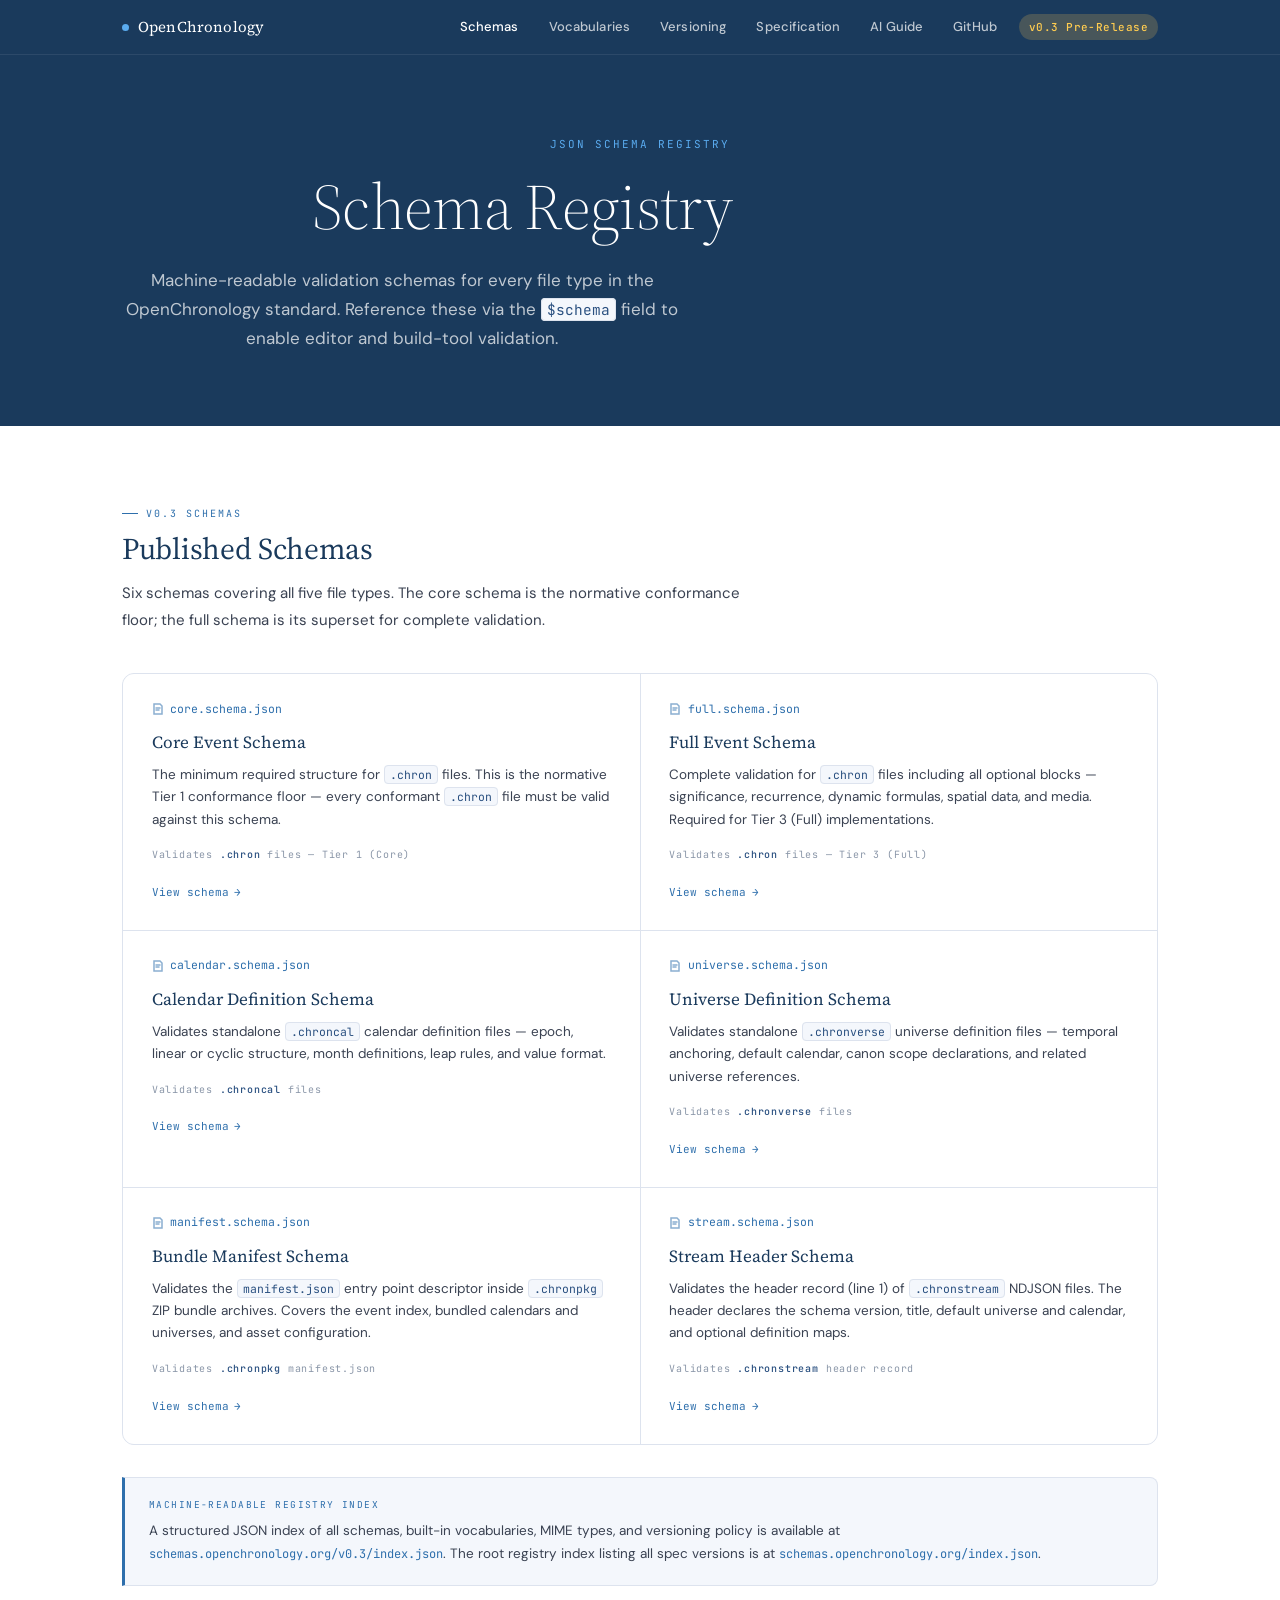
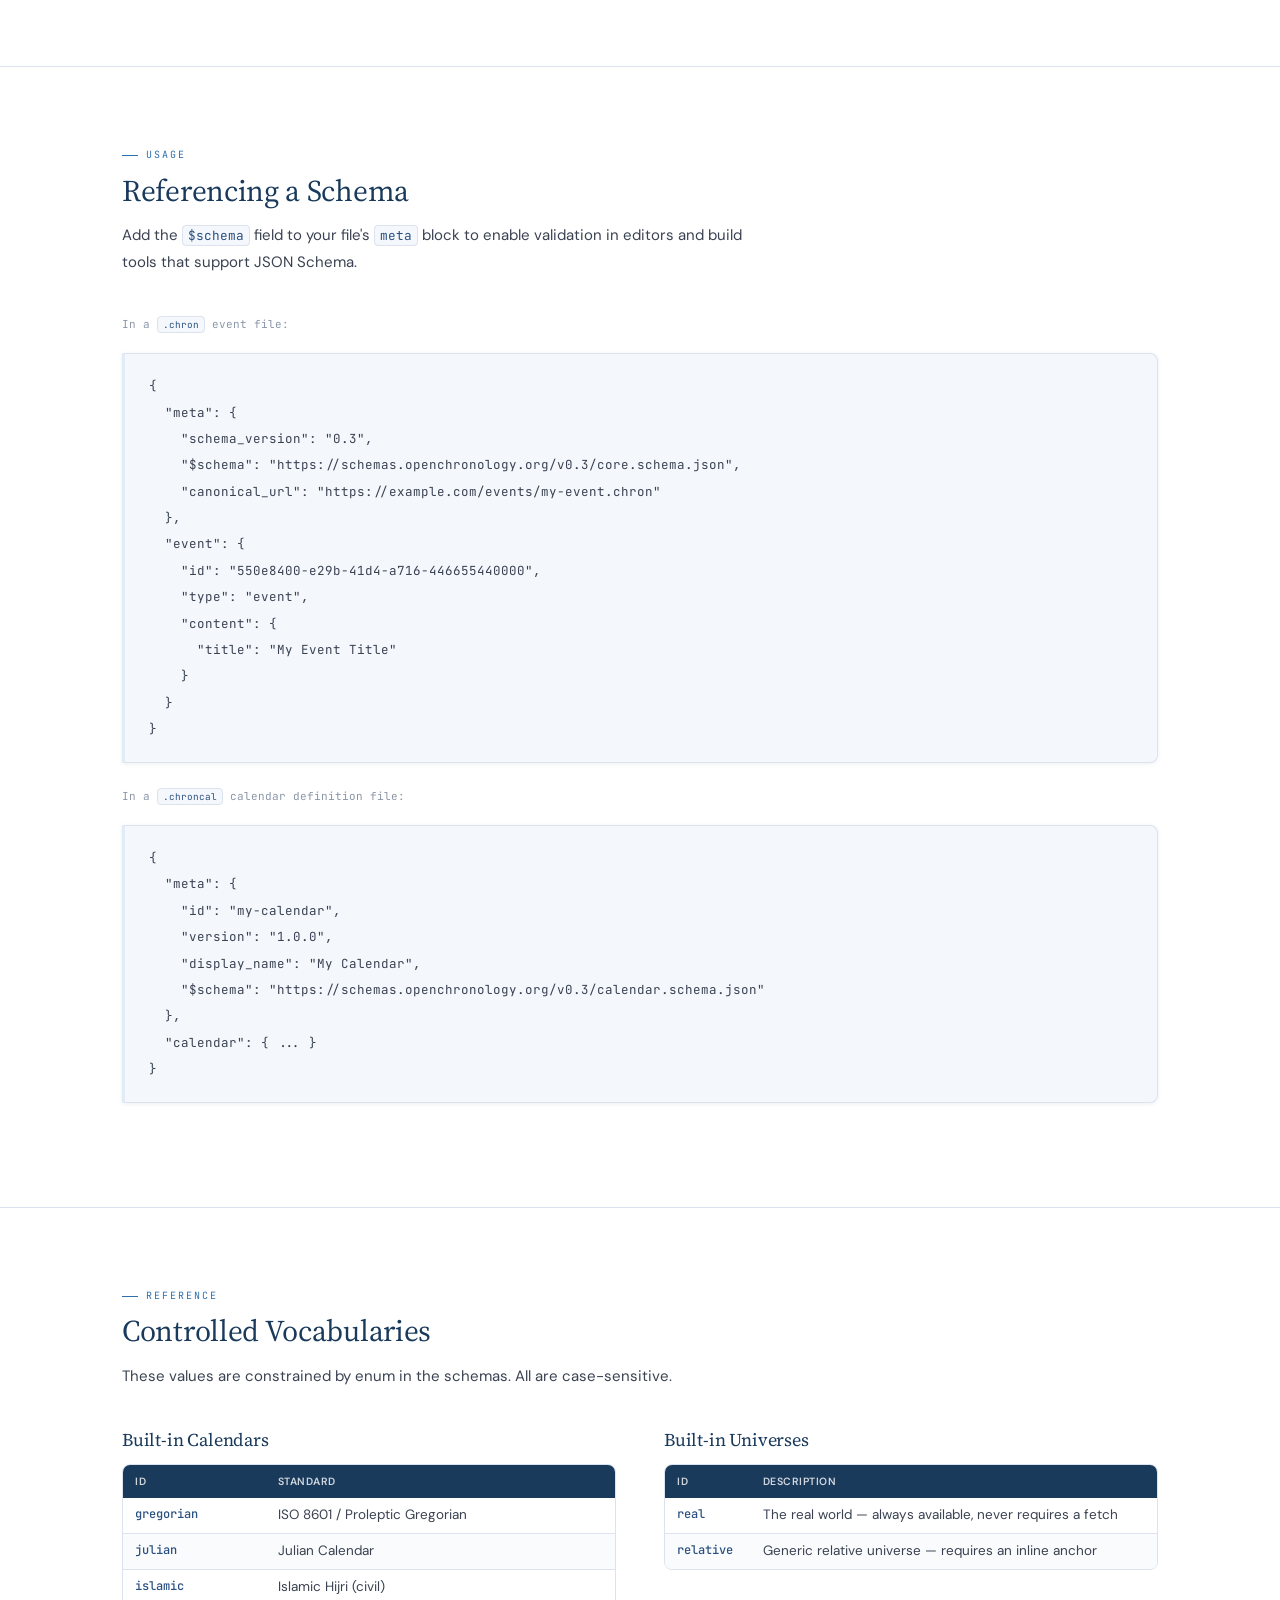
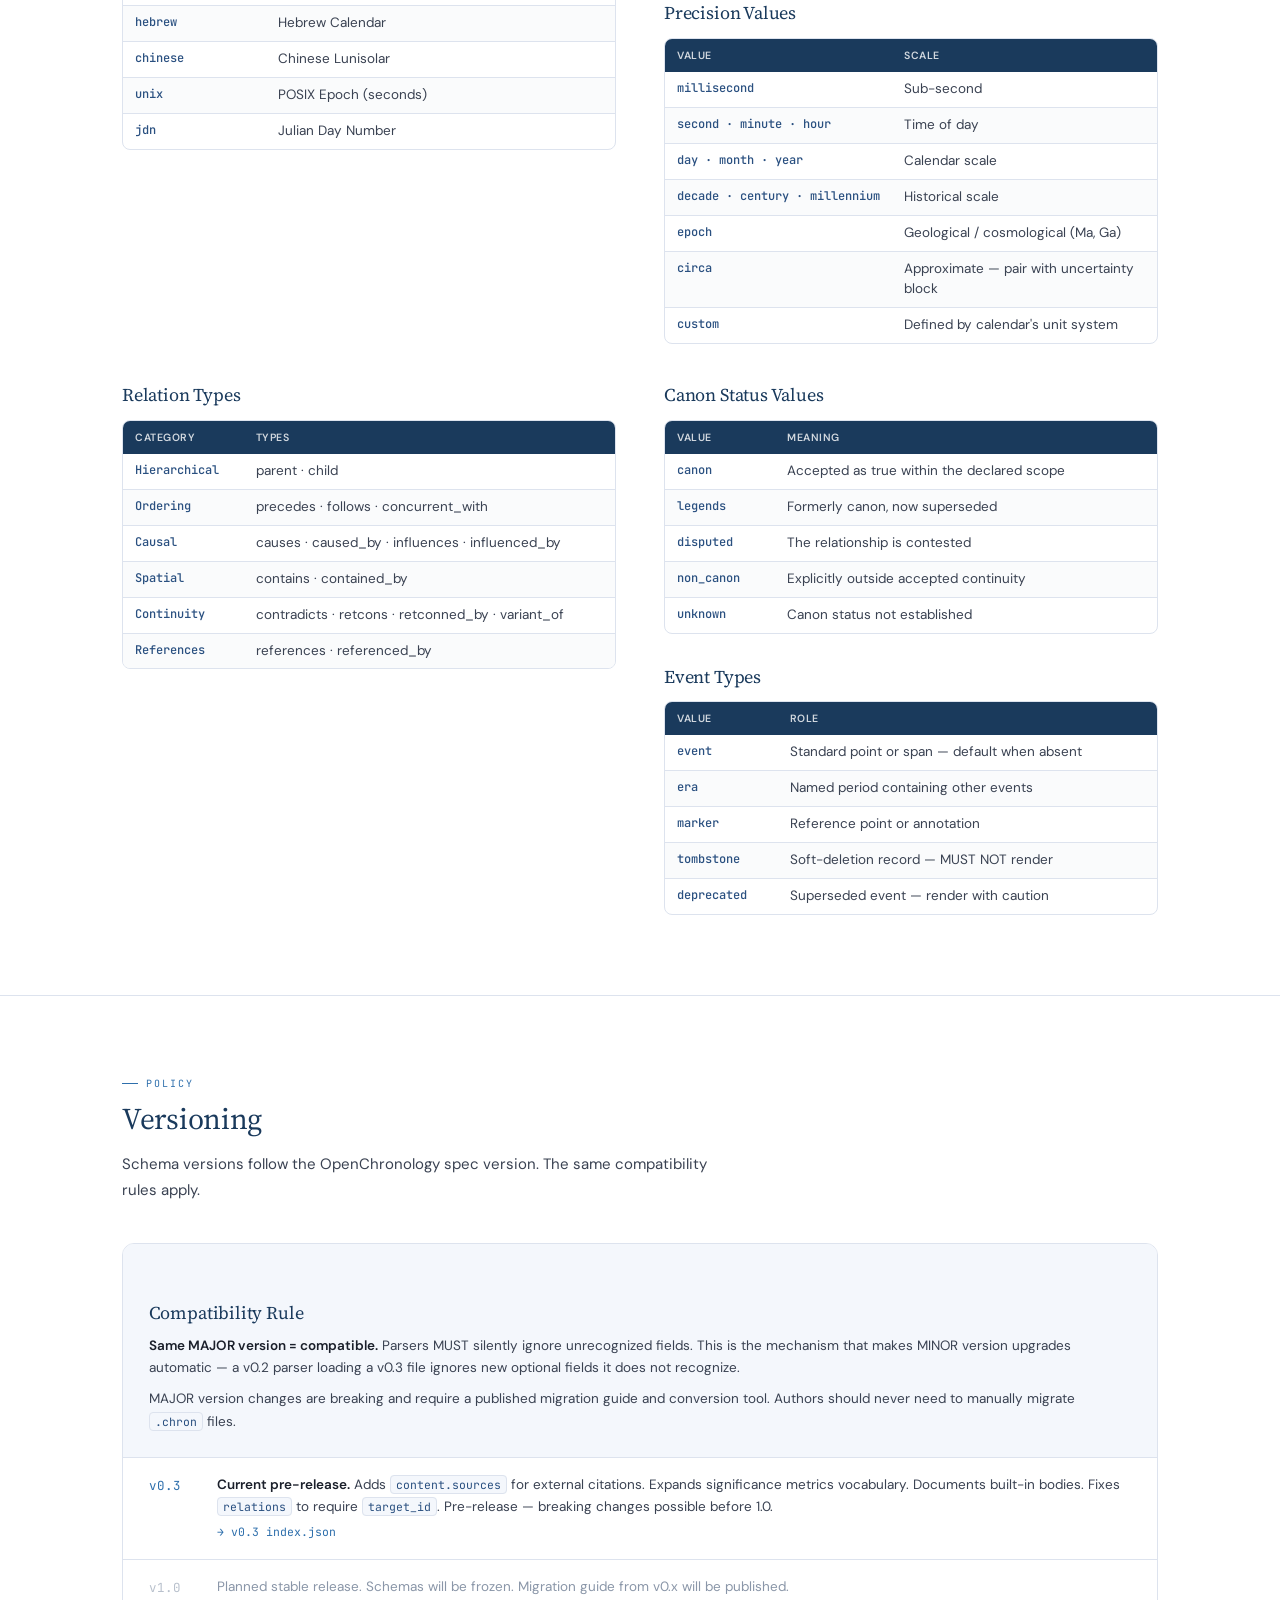
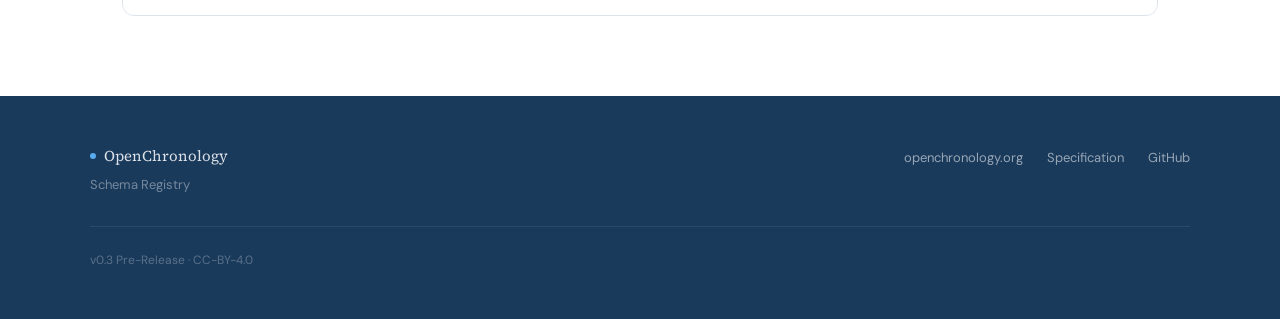
==== commit 642bc47f: "Addition of AI Guide and style change for entire site." ====
--- a/Schemas.OpenChronology.org/index.html
+++ b/Schemas.OpenChronology.org/index.html
@@ -7,443 +7,290 @@
   <meta name="description" content="Machine-readable JSON Schema files for the OpenChronology open standard. Validate .chron, .chroncal, .chronverse, .chronpkg, and .chronstream files.">
   <link rel="preconnect" href="https://fonts.googleapis.com">
   <link rel="preconnect" href="https://fonts.gstatic.com" crossorigin>
-  <link href="https://fonts.googleapis.com/css2?family=Cormorant+Garamond:ital,wght@0,300;0,400;0,500;1,300;1,400&family=JetBrains+Mono:wght@300;400;500&family=Spectral:ital,wght@0,300;0,400;1,300;1,400&display=swap" rel="stylesheet">
+  <link href="https://fonts.googleapis.com/css2?family=Source+Serif+4:ital,opsz,wght@0,8..60,300;0,8..60,400;0,8..60,600;1,8..60,300;1,8..60,400&family=DM+Sans:wght@400;500;600&family=JetBrains+Mono:wght@400;500&display=swap" rel="stylesheet">
+  <link rel="stylesheet" href="css/style.css">
   <style>
-    *, *::before, *::after { box-sizing: border-box; margin: 0; padding: 0; }
-
-    :root {
-      --bg:         #080b12;
-      --bg-surface: #0d1120;
-      --bg-card:    #111826;
-      --gold:       #c8a45a;
-      --gold-dim:   #8a6e35;
-      --gold-glow:  rgba(200,164,90,0.1);
-      --teal:       #4a9fa8;
-      --teal-dim:   rgba(74,159,168,0.15);
-      --text:       #ddd8cc;
-      --text-dim:   #8a8880;
-      --text-faint: #3d3f48;
-      --border:     rgba(200,164,90,0.15);
-      --border-sub: rgba(255,255,255,0.05);
-      --ff-display: 'Cormorant Garamond', Georgia, serif;
-      --ff-body:    'Spectral', Georgia, serif;
-      --ff-mono:    'JetBrains Mono', monospace;
-    }
-
-    html { scroll-behavior: smooth; }
-
-    body {
-      background: var(--bg);
-      color: var(--text);
-      font-family: var(--ff-body);
-      font-size: 17px;
+
+    /* ─── Page wrap ───────────────────────── */
+    .page-wrap {
+      max-width: var(--wrap-wide);
+      margin: 0 auto;
+      padding: 0 var(--space-lg);
+    }
+
+    /* ─── Sections ────────────────────────── */
+    .reg-section {
+      padding: 5rem 0;
+      border-top: 1px solid var(--border);
+    }
+    .reg-section:first-of-type { border-top: none; }
+
+    .reg-eyebrow {
+      font-family: var(--font-mono);
+      font-size: 10px; letter-spacing: 0.2em;
+      text-transform: uppercase; color: var(--blue);
+      margin-bottom: 0.5rem;
+      display: flex; align-items: center; gap: 0.5rem;
+    }
+    .reg-eyebrow::before { content: ''; width: 16px; height: 1px; background: var(--blue); }
+
+    h2.reg-title {
+      font-family: var(--font-serif);
+      font-size: clamp(22px, 3vw, 30px);
+      font-weight: 400; color: var(--navy);
+      margin-bottom: 0.8rem; margin-top: 0;
+    }
+    p.reg-intro {
+      font-size: 15px; color: var(--ink-mid);
+      max-width: 620px; margin-bottom: 2.5rem;
       line-height: 1.75;
     }
 
-    body::before {
-      content: '';
-      position: fixed;
-      inset: 0;
-      background-image: url("data:image/svg+xml,%3Csvg viewBox='0 0 256 256' xmlns='http://www.w3.org/2000/svg'%3E%3Cfilter id='n'%3E%3CfeTurbulence type='fractalNoise' baseFrequency='0.9' numOctaves='4' stitchTiles='stitch'/%3E%3C/filter%3E%3Crect width='100%25' height='100%25' filter='url(%23n)' opacity='0.035'/%3E%3C/svg%3E");
-      pointer-events: none;
-      z-index: 1000;
-      opacity: 0.35;
-    }
-
-    a { color: var(--gold); text-decoration: none; }
-    a:hover { text-decoration: underline; text-underline-offset: 3px; }
-    code {
-      font-family: var(--ff-mono);
-      font-size: 0.8em;
-      color: var(--teal);
-      background: var(--teal-dim);
-      padding: 0.1em 0.4em;
-      border-radius: 3px;
-    }
-
-    /* ── Header ───────────────────────────────────────────────── */
-    header {
-      position: sticky;
-      top: 0;
-      z-index: 100;
-      background: rgba(8,11,18,0.95);
-      backdrop-filter: blur(12px);
-      border-bottom: 1px solid var(--border-sub);
-      padding: 1.1rem 0;
-    }
-    .header-inner {
-      max-width: 1100px;
-      margin: 0 auto;
-      padding: 0 2rem;
-      display: flex;
-      align-items: center;
-      justify-content: space-between;
-    }
-    .header-logo {
-      font-family: var(--ff-display);
-      font-size: 1.2rem;
-      font-weight: 500;
-      color: var(--text);
-      letter-spacing: 0.02em;
-      display: flex;
-      align-items: center;
-      gap: 0.6rem;
-    }
-    .header-logo strong { color: var(--text); font-weight: 500; }
-    .header-logo .sep { color: var(--text-faint); margin: 0 0.3rem; font-weight: 300; }
-    .logo-mark {
-      width: 28px; height: 28px;
-      border: 1.5px solid var(--gold);
-      border-radius: 50%;
-      display: flex; align-items: center; justify-content: center;
-      position: relative;
-      flex-shrink: 0;
-    }
-    .logo-mark::before {
-      content: '';
-      width: 8px; height: 8px;
-      background: var(--gold);
-      border-radius: 50%;
-    }
-    .logo-mark::after {
-      content: '';
-      position: absolute;
-      width: 18px; height: 1px;
-      background: var(--gold);
-      opacity: 0.5;
-    }
-    .header-badge {
-      font-family: var(--ff-mono);
-      font-size: 0.6rem;
-      letter-spacing: 0.1em;
-      color: var(--gold-dim);
-      border: 1px solid var(--gold-dim);
-      padding: 0.2em 0.6em;
-      border-radius: 2px;
-    }
-
-    /* ── Layout ───────────────────────────────────────────────── */
-    .container { max-width: 1100px; margin: 0 auto; padding: 0 2rem; }
-    section { padding: 5rem 0; }
-    section + section { border-top: 1px solid var(--border-sub); padding-top: 4rem; }
-
-    /* ── Section labels ───────────────────────────────────────── */
-    .sec-label {
-      font-family: var(--ff-mono);
-      font-size: 0.62rem;
-      letter-spacing: 0.2em;
-      text-transform: uppercase;
-      color: var(--gold-dim);
-      margin-bottom: 0.6rem;
-      display: flex;
-      align-items: center;
-      gap: 0.5rem;
-    }
-    .sec-label::before { content: ''; width: 16px; height: 1px; background: var(--gold-dim); }
-    h2.sec-title {
-      font-family: var(--ff-display);
-      font-size: 2.2rem;
-      font-weight: 300;
-      color: #f0ece3;
-      line-height: 1.15;
-      margin-bottom: 1rem;
-    }
-    p.sec-intro {
-      font-size: 1rem;
-      font-weight: 300;
-      color: var(--text-dim);
-      max-width: 640px;
-      margin-bottom: 3rem;
-    }
-
-    /* ── Hero ─────────────────────────────────────────────────── */
-    .hero {
-      padding: 6rem 0 5rem;
-      position: relative;
-      overflow: hidden;
-      border-bottom: 1px solid var(--border);
-    }
-    .hero-bg {
-      position: absolute;
-      inset: 0;
-      background: radial-gradient(ellipse 70% 50% at 80% 50%, rgba(74,159,168,0.05) 0%, transparent 60%);
-      pointer-events: none;
-    }
-    .hero-eyebrow {
-      font-family: var(--ff-mono);
-      font-size: 0.65rem;
-      letter-spacing: 0.2em;
-      text-transform: uppercase;
-      color: var(--teal);
-      margin-bottom: 1rem;
-      display: flex;
-      align-items: center;
-      gap: 0.6rem;
-    }
-    .hero-eyebrow::before { content: ''; width: 20px; height: 1px; background: var(--teal); }
-    .hero-title {
-      font-family: var(--ff-display);
-      font-size: clamp(2.5rem, 6vw, 4rem);
-      font-weight: 300;
-      color: #f0ece3;
-      line-height: 1.1;
-      margin-bottom: 1rem;
-    }
-    .hero-sub {
-      font-family: var(--ff-display);
-      font-style: italic;
-      font-size: 1.2rem;
-      color: var(--text-dim);
-      margin-bottom: 2rem;
-      max-width: 560px;
-    }
-    .hero-desc {
-      font-size: 0.95rem;
-      font-weight: 300;
-      color: var(--text-dim);
-      max-width: 580px;
-      margin-top: 0;
-      line-height: 1.75;
-    }
-
-    /* ── Schema cards ─────────────────────────────────────────── */
+    /* ─── Schema cards ────────────────────── */
     .schema-grid {
       display: grid;
       grid-template-columns: 1fr 1fr;
       gap: 1px;
-      background: var(--border-sub);
+      background: var(--border);
+      border: 1px solid var(--border);
+      border-radius: var(--radius-lg);
+      overflow: hidden;
+      margin-bottom: 2rem;
     }
     .schema-card {
-      background: var(--bg);
-      padding: 2rem;
+      background: var(--surface);
+      padding: 1.6rem 1.8rem;
       position: relative;
-      overflow: hidden;
-      transition: background 0.25s;
-    }
-    .schema-card:hover { background: var(--bg-card); }
-    .schema-card::after {
-      content: '';
-      position: absolute;
-      bottom: 0; left: 0; right: 0;
-      height: 1px;
-      background: linear-gradient(to right, var(--gold-dim), transparent);
-      opacity: 0;
-      transition: opacity 0.3s;
-    }
-    .schema-card:hover::after { opacity: 1; }
+      transition: background var(--transition);
+    }
+    .schema-card:hover { background: var(--blue-ghost); }
+
     .schema-card-file {
-      font-family: var(--ff-mono);
-      font-size: 0.8rem;
-      color: var(--teal);
+      font-family: var(--font-mono);
+      font-size: 11.5px; color: var(--blue);
+      margin-bottom: 0.6rem;
+      display: flex; align-items: center; gap: 0.4rem;
+    }
+    .schema-card-file svg { flex-shrink: 0; opacity: 0.55; }
+
+    .schema-card-title {
+      font-family: var(--font-serif);
+      font-size: 17px; font-weight: 400; color: var(--navy);
       margin-bottom: 0.5rem;
-      display: flex;
-      align-items: center;
-      gap: 0.5rem;
-    }
-    .schema-card-file svg { flex-shrink: 0; opacity: 0.6; }
-    .schema-card-title {
-      font-family: var(--ff-display);
-      font-size: 1.2rem;
-      font-weight: 500;
-      color: #f0ece3;
+    }
+    .schema-card-desc {
+      font-size: 13.5px; color: var(--ink-mid);
+      line-height: 1.65; margin-bottom: 1rem;
+    }
+    .schema-card-validates {
+      font-family: var(--font-mono);
+      font-size: 10px; letter-spacing: 0.08em;
+      color: var(--ink-muted); margin-bottom: 0.9rem;
+    }
+    .schema-card-validates span { color: var(--navy-mid); font-weight: 500; }
+
+    .schema-card-link {
+      display: inline-flex; align-items: center; gap: 0.35rem;
+      font-family: var(--font-mono); font-size: 11px;
+      color: var(--blue); text-decoration: none;
+      transition: color var(--transition);
+    }
+    .schema-card-link:hover { color: var(--navy); text-decoration: none; }
+    .schema-card-link::after { content: '→'; }
+
+    /* ─── Machine-readable info block ─────── */
+    .machine-block {
+      background: var(--surface-tinted);
+      border: 1px solid var(--border);
+      border-left: 3px solid var(--blue);
+      border-radius: 0 var(--radius-md) var(--radius-md) 0;
+      padding: 1.2rem 1.5rem;
+    }
+    .machine-block-label {
+      font-family: var(--font-mono);
+      font-size: 9.5px; letter-spacing: 0.15em;
+      text-transform: uppercase; color: var(--blue);
       margin-bottom: 0.5rem;
     }
-    .schema-card-desc {
-      font-size: 0.875rem;
-      color: var(--text-dim);
-      font-weight: 300;
-      line-height: 1.6;
-      margin-bottom: 1rem;
-    }
-    .schema-card-validates {
-      font-family: var(--ff-mono);
-      font-size: 0.65rem;
-      letter-spacing: 0.08em;
-      color: var(--text-faint);
-      margin-bottom: 0.8rem;
-    }
-    .schema-card-validates span { color: var(--gold-dim); }
-    .schema-card-link {
-      display: inline-flex;
-      align-items: center;
-      gap: 0.4rem;
-      font-family: var(--ff-mono);
-      font-size: 0.68rem;
-      color: var(--teal);
-      transition: color 0.2s;
-    }
-    .schema-card-link:hover { color: #6dc4cc; text-decoration: none; }
-    .schema-card-link::after { content: '→'; }
-
-    /* ── Vocab tables ─────────────────────────────────────────── */
+    .machine-block p {
+      font-size: 13.5px; color: var(--ink-mid); line-height: 1.7;
+    }
+    .machine-block a {
+      font-family: var(--font-mono); font-size: 12px;
+      color: var(--blue); text-decoration: none;
+    }
+    .machine-block a:hover { text-decoration: underline; text-underline-offset: 3px; }
+
+    /* ─── Code blocks ─────────────────────── */
+    .code-label {
+      font-family: var(--font-mono);
+      font-size: 11px; color: var(--ink-muted);
+      margin-bottom: 0.4rem; margin-top: 1.5rem;
+    }
+    pre {
+      background: var(--surface-tinted);
+      border: 1px solid var(--border);
+      border-left: 3px solid var(--navy-pale);
+      padding: 1.2rem 1.5rem;
+      overflow-x: auto;
+      margin-bottom: 1.5rem;
+      border-radius: 0 var(--radius-md) var(--radius-md) 0;
+    }
+    pre code {
+      font-family: var(--font-mono);
+      font-size: 12.5px; color: var(--ink-mid);
+      background: none; padding: 0;
+      line-height: 1.7;
+    }
+
+    /* ─── Vocab tables ────────────────────── */
     .vocab-grid {
       display: grid;
       grid-template-columns: 1fr 1fr;
-      gap: 3rem;
+      gap: 2.5rem 3rem;
     }
     .vocab-block h3 {
-      font-family: var(--ff-display);
-      font-size: 1.2rem;
-      font-weight: 500;
-      color: #f0ece3;
-      margin-bottom: 1rem;
+      font-family: var(--font-serif);
+      font-size: 18px; font-weight: 400; color: var(--navy);
+      margin-bottom: 0.8rem; margin-top: 0;
+    }
+    .vocab-block h3 + h3 { margin-top: 2.5rem; }
+
+    .vocab-table-wrap {
+      border: 1px solid var(--border);
+      border-radius: var(--radius-md);
+      overflow: hidden;
+      margin-bottom: 0;
     }
     .vocab-table {
-      width: 100%;
-      border-collapse: collapse;
-      font-size: 0.85rem;
-    }
-    .vocab-table thead tr { border-bottom: 1px solid var(--border); }
-    .vocab-table th {
-      font-family: var(--ff-mono);
-      font-size: 0.58rem;
-      letter-spacing: 0.14em;
+      width: 100%; border-collapse: collapse;
+      font-size: 13.5px;
+    }
+    .vocab-table thead { background: var(--navy); }
+    .vocab-table thead th {
+      font-family: var(--font-body); font-size: 10.5px;
+      font-weight: 600; letter-spacing: 0.05em;
       text-transform: uppercase;
-      color: var(--gold-dim);
-      text-align: left;
-      padding: 0.5rem 0.8rem;
-      font-weight: 400;
-    }
-    .vocab-table td {
-      padding: 0.55rem 0.8rem;
-      border-bottom: 1px solid var(--border-sub);
-      color: var(--text-dim);
-      font-weight: 300;
-      vertical-align: top;
-    }
-    .vocab-table tr:last-child td { border-bottom: none; }
-    .vocab-table td code { font-size: 0.75em; }
-
-    /* ── Versioning ───────────────────────────────────────────── */
+      color: rgba(255,255,255,0.80);
+      text-align: left; padding: 8px 12px;
+      white-space: nowrap;
+    }
+    .vocab-table tbody tr { border-bottom: 1px solid var(--border); }
+    .vocab-table tbody tr:last-child { border-bottom: none; }
+    .vocab-table tbody tr:nth-child(even) { background: var(--surface-warm); }
+    .vocab-table tbody td {
+      padding: 7px 12px; color: var(--ink-mid);
+      vertical-align: top; line-height: 1.55;
+    }
+    .vocab-table tbody td:first-child {
+      font-family: var(--font-mono); font-size: 12px;
+      color: var(--navy-mid); font-weight: 500;
+      white-space: nowrap;
+    }
+
+    /* ─── Version block ───────────────────── */
     .version-block {
-      border: 1px solid var(--border-sub);
-      padding: 2rem;
-      background: var(--bg-surface);
-    }
-    .version-block h3 {
-      font-family: var(--ff-display);
-      font-size: 1.3rem;
-      color: #f0ece3;
-      margin-bottom: 1rem;
-    }
-    .version-block p {
-      font-size: 0.9rem;
-      color: var(--text-dim);
-      font-weight: 300;
-      margin-bottom: 0.7rem;
-    }
-    .version-block code { font-size: 0.78em; }
-    .version-entries { display: flex; flex-direction: column; gap: 1px; margin-top: 1.5rem; background: var(--border-sub); }
+      border: 1px solid var(--border);
+      border-radius: var(--radius-lg);
+      overflow: hidden;
+    }
+    .version-block-header {
+      padding: 1.4rem 1.6rem;
+      background: var(--surface-tinted);
+      border-bottom: 1px solid var(--border);
+    }
+    .version-block-header h3 {
+      font-family: var(--font-serif);
+      font-size: 18px; font-weight: 400; color: var(--navy);
+      margin-bottom: 0.6rem;
+    }
+    .version-block-header p {
+      font-size: 13.5px; color: var(--ink-mid);
+      line-height: 1.7; margin-bottom: 0.5rem;
+    }
+    .version-block-header p:last-child { margin-bottom: 0; }
+
+    .version-entries { display: flex; flex-direction: column; gap: 1px; background: var(--border); }
     .version-entry {
-      background: var(--bg);
-      padding: 1rem 1.2rem;
-      display: flex;
-      gap: 1.5rem;
-      align-items: flex-start;
-    }
+      background: var(--surface);
+      padding: 1rem 1.6rem;
+      display: flex; gap: 1.5rem; align-items: flex-start;
+      transition: background var(--transition);
+    }
+    .version-entry:hover { background: var(--blue-ghost); }
     .version-tag {
-      font-family: var(--ff-mono);
-      font-size: 0.78rem;
-      color: var(--gold);
-      white-space: nowrap;
-      min-width: 60px;
-    }
-    .version-detail {
-      font-size: 0.875rem;
-      color: var(--text-dim);
-      font-weight: 300;
-    }
-    .version-detail strong { color: var(--text); font-weight: 400; }
-    .version-detail a { font-size: 0.8rem; }
-
-    /* ── Machine-readable ─────────────────────────────────────── */
-    .machine-block {
-      background: var(--bg-surface);
-      border: 1px solid var(--border-sub);
-      border-left: 2px solid var(--teal);
-      padding: 1.5rem 1.8rem;
-      margin-top: 2rem;
-    }
-    .machine-block h3 {
-      font-family: var(--ff-mono);
-      font-size: 0.65rem;
-      letter-spacing: 0.15em;
-      text-transform: uppercase;
-      color: var(--teal);
-      margin-bottom: 0.8rem;
-    }
-    .machine-block p { font-size: 0.875rem; color: var(--text-dim); font-weight: 300; }
-    .machine-block a { font-family: var(--ff-mono); font-size: 0.8rem; }
-
-    /* ── Footer ───────────────────────────────────────────────── */
-    footer {
-      border-top: 1px solid var(--border-sub);
-      padding: 2.5rem 0;
-    }
-    .footer-inner {
-      max-width: 1100px;
-      margin: 0 auto;
-      padding: 0 2rem;
-      display: flex;
-      justify-content: space-between;
-      align-items: center;
-      flex-wrap: wrap;
-      gap: 1rem;
-    }
-    .footer-logo { font-family: var(--ff-display); font-size: 1rem; color: var(--text-dim); }
-    .footer-links { display: flex; gap: 1.5rem; list-style: none; }
-    .footer-links a {
-      font-family: var(--ff-mono);
-      font-size: 0.62rem;
-      letter-spacing: 0.1em;
-      text-transform: uppercase;
-      color: var(--text-faint);
-      transition: color 0.2s;
-    }
-    .footer-links a:hover { color: var(--gold); text-decoration: none; }
-    .footer-meta { font-family: var(--ff-mono); font-size: 0.6rem; color: var(--text-faint); }
-
+      font-family: var(--font-mono); font-size: 12.5px;
+      color: var(--blue); white-space: nowrap; min-width: 44px;
+      padding-top: 2px;
+    }
+    .version-detail { font-size: 13.5px; color: var(--ink-mid); line-height: 1.65; }
+    .version-detail strong { color: var(--ink); font-weight: 600; }
+    .version-detail a {
+      display: inline-block; margin-top: 0.3rem;
+      font-family: var(--font-mono); font-size: 11.5px;
+      color: var(--blue); text-decoration: none;
+    }
+    .version-detail a:hover { text-decoration: underline; text-underline-offset: 3px; }
+    .version-entry--future .version-tag { color: var(--ink-faint); }
+    .version-entry--future .version-detail { color: var(--ink-muted); }
+
+    /* ─── Responsive ──────────────────────── */
     @media (max-width: 800px) {
       .schema-grid { grid-template-columns: 1fr; }
-      .vocab-grid { grid-template-columns: 1fr; gap: 2rem; }
+      .vocab-grid  { grid-template-columns: 1fr; gap: 2rem; }
+    }
+    @media (max-width: 600px) {
+      .page-wrap { padding: 0 var(--space-md); }
+      .reg-section { padding: 3rem 0; }
     }
   </style>
 </head>
 <body>
 
-  <header>
-    <div class="header-inner">
-      <a href="https://openchronology.org" class="header-logo" style="text-decoration:none;">
-        <div class="logo-mark"></div>
-        <strong>OpenChronology</strong>
-        <span class="sep">/</span>
-        Schema Registry
+  <!-- ── Navigation ─────────────────────────── -->
+  <nav class="site-nav">
+    <div class="nav-inner">
+      <a href="https://openchronology.org" class="nav-brand">
+        <span class="nav-brand-dot"></span>
+        OpenChronology
       </a>
-      <span class="header-badge">v0.3 Pre-Release</span>
-    </div>
-  </header>
-
-  <!-- Hero -->
-  <section class="hero">
-    <div class="hero-bg"></div>
-    <div class="container">
-      <div class="hero-eyebrow">JSON Schema Registry</div>
-      <h1 class="hero-title">OpenChronology<br>Schema Registry</h1>
-      <p class="hero-sub">Machine-readable validation schemas for every file type in the standard.</p>
-      <p class="hero-desc">
-        OpenChronology publishes JSON Schema (draft/2020-12) files for all formats in the file family.
-        Reference these schemas in your <code>.chron</code> files via the <code>$schema</code> field
-        to enable validation tooling support in editors and build pipelines.
+      <ul class="nav-links">
+        <li><a href="#schemas" class="active">Schemas</a></li>
+        <li><a href="#vocab">Vocabularies</a></li>
+        <li><a href="#versioning">Versioning</a></li>
+        <li><a href="https://openchronology.org/specification.html">Specification</a></li>
+        <li><a href="https://openchronology.org/ai-guide.html">AI Guide</a></li>
+        <li><a href="https://github.com/knoj/openchronology">GitHub</a></li>
+      </ul>
+      <span class="spec-badge spec-badge--draft" style="margin-left:8px;">v0.3 Pre-Release</span>
+      <button class="nav-toggle" aria-label="Toggle navigation" aria-expanded="false">
+        <svg width="20" height="20" viewBox="0 0 20 20" fill="none" stroke="currentColor" stroke-width="1.8" stroke-linecap="round">
+          <line x1="3" y1="6"  x2="17" y2="6"/>
+          <line x1="3" y1="10" x2="17" y2="10"/>
+          <line x1="3" y1="14" x2="17" y2="14"/>
+        </svg>
+      </button>
+    </div>
+  </nav>
+
+  <!-- ── Hero ───────────────────────────────── -->
+  <div class="page-header page-header--hero">
+    <div class="page-wrap" style="max-width:var(--wrap-wide); margin:0 auto; padding:0 var(--space-lg);">
+      <div class="page-eyebrow">JSON Schema Registry</div>
+      <h1 class="page-title">Schema Registry</h1>
+      <p class="page-lead">
+        Machine-readable validation schemas for every file type in the OpenChronology standard.
+        Reference these via the <code>$schema</code> field to enable editor and build-tool validation.
       </p>
     </div>
-  </section>
-
-  <!-- Schemas -->
-  <section id="schemas">
-    <div class="container">
-      <div class="sec-label">v0.3 Schemas</div>
-      <h2 class="sec-title">Published Schemas</h2>
-      <p class="sec-intro">Six schemas covering all five file types. The core schema is the normative conformance floor; the full schema is its superset for complete validation.</p>
+  </div>
+
+  <!-- ── Published Schemas ──────────────────── -->
+  <section class="reg-section" id="schemas">
+    <div class="page-wrap">
+      <div class="reg-eyebrow">v0.3 Schemas</div>
+      <h2 class="reg-title">Published Schemas</h2>
+      <p class="reg-intro">Six schemas covering all five file types. The core schema is the normative conformance floor; the full schema is its superset for complete validation.</p>
 
       <div class="schema-grid">
 
@@ -516,23 +363,28 @@
       </div>
 
       <div class="machine-block">
-        <h3>Machine-Readable Registry Index</h3>
-        <p>A structured JSON index of all schemas, built-in vocabularies, MIME types, and versioning policy is available for tools and parsers at <a href="v0.3/index.json">schemas.openchronology.org/v0.3/index.json</a>. The root registry index — listing all spec versions — is at <a href="index.json">schemas.openchronology.org/index.json</a>.</p>
+        <div class="machine-block-label">Machine-Readable Registry Index</div>
+        <p>
+          A structured JSON index of all schemas, built-in vocabularies, MIME types, and versioning
+          policy is available at <a href="v0.3/index.json">schemas.openchronology.org/v0.3/index.json</a>.
+          The root registry index listing all spec versions is at
+          <a href="index.json">schemas.openchronology.org/index.json</a>.
+        </p>
       </div>
     </div>
   </section>
 
-  <!-- Using the schemas -->
-  <section id="usage">
-    <div class="container">
-      <div class="sec-label">Usage</div>
-      <h2 class="sec-title">Referencing a Schema</h2>
-      <p class="sec-intro">Add the <code>$schema</code> field to your file's <code>meta</code> block to enable validation in editors and build tools that support JSON Schema.</p>
-
-      <p style="font-size:0.9rem; color:var(--text-dim); font-weight:300; margin-bottom:1rem;">In a <code>.chron</code> event file:</p>
-      <pre style="background:var(--bg-surface); border:1px solid var(--border-sub); border-left:2px solid var(--gold-dim); padding:1.2rem 1.5rem; overflow-x:auto; margin-bottom:2rem; border-radius:0 2px 2px 0;"><code style="font-family:var(--ff-mono); font-size:0.78rem; color:var(--text-dim); background:none; padding:0; line-height:1.6;">{
+  <!-- ── Using the Schemas ──────────────────── -->
+  <section class="reg-section" id="usage">
+    <div class="page-wrap">
+      <div class="reg-eyebrow">Usage</div>
+      <h2 class="reg-title">Referencing a Schema</h2>
+      <p class="reg-intro">Add the <code>$schema</code> field to your file's <code>meta</code> block to enable validation in editors and build tools that support JSON Schema.</p>
+
+      <div class="code-label">In a <code>.chron</code> event file:</div>
+      <pre><code>{
   "meta": {
-    "schema_version": "0.2",
+    "schema_version": "0.3",
     "$schema": "https://schemas.openchronology.org/v0.3/core.schema.json",
     "canonical_url": "https://example.com/events/my-event.chron"
   },
@@ -545,8 +397,8 @@
   }
 }</code></pre>
 
-      <p style="font-size:0.9rem; color:var(--text-dim); font-weight:300; margin-bottom:1rem;">In a <code>.chroncal</code> calendar definition file:</p>
-      <pre style="background:var(--bg-surface); border:1px solid var(--border-sub); border-left:2px solid var(--gold-dim); padding:1.2rem 1.5rem; overflow-x:auto; border-radius:0 2px 2px 0;"><code style="font-family:var(--ff-mono); font-size:0.78rem; color:var(--text-dim); background:none; padding:0; line-height:1.6;">{
+      <div class="code-label">In a <code>.chroncal</code> calendar definition file:</div>
+      <pre><code>{
   "meta": {
     "id": "my-calendar",
     "version": "1.0.0",
@@ -558,124 +410,137 @@
     </div>
   </section>
 
-  <!-- Vocabularies -->
-  <section id="vocab">
-    <div class="container">
-      <div class="sec-label">Reference</div>
-      <h2 class="sec-title">Controlled Vocabularies</h2>
-      <p class="sec-intro">These values are constrained by enum in the schemas. All are case-sensitive.</p>
+  <!-- ── Controlled Vocabularies ────────────── -->
+  <section class="reg-section" id="vocab">
+    <div class="page-wrap">
+      <div class="reg-eyebrow">Reference</div>
+      <h2 class="reg-title">Controlled Vocabularies</h2>
+      <p class="reg-intro">These values are constrained by enum in the schemas. All are case-sensitive.</p>
 
       <div class="vocab-grid">
 
         <div class="vocab-block">
           <h3>Built-in Calendars</h3>
-          <table class="vocab-table">
-            <thead><tr><th>ID</th><th>Standard</th></tr></thead>
-            <tbody>
-              <tr><td><code>gregorian</code></td><td>ISO 8601 / Proleptic Gregorian</td></tr>
-              <tr><td><code>julian</code></td><td>Julian Calendar</td></tr>
-              <tr><td><code>islamic</code></td><td>Islamic Hijri (civil)</td></tr>
-              <tr><td><code>hebrew</code></td><td>Hebrew Calendar</td></tr>
-              <tr><td><code>chinese</code></td><td>Chinese Lunisolar</td></tr>
-              <tr><td><code>unix</code></td><td>POSIX Epoch (seconds)</td></tr>
-              <tr><td><code>jdn</code></td><td>Julian Day Number</td></tr>
-            </tbody>
-          </table>
+          <div class="vocab-table-wrap">
+            <table class="vocab-table">
+              <thead><tr><th>ID</th><th>Standard</th></tr></thead>
+              <tbody>
+                <tr><td>gregorian</td><td>ISO 8601 / Proleptic Gregorian</td></tr>
+                <tr><td>julian</td><td>Julian Calendar</td></tr>
+                <tr><td>islamic</td><td>Islamic Hijri (civil)</td></tr>
+                <tr><td>hebrew</td><td>Hebrew Calendar</td></tr>
+                <tr><td>chinese</td><td>Chinese Lunisolar</td></tr>
+                <tr><td>unix</td><td>POSIX Epoch (seconds)</td></tr>
+                <tr><td>jdn</td><td>Julian Day Number</td></tr>
+              </tbody>
+            </table>
+          </div>
         </div>
 
         <div class="vocab-block">
           <h3>Built-in Universes</h3>
-          <table class="vocab-table">
-            <thead><tr><th>ID</th><th>Description</th></tr></thead>
-            <tbody>
-              <tr><td><code>real</code></td><td>The real world — always available, never requires a fetch</td></tr>
-              <tr><td><code>relative</code></td><td>Generic relative universe — requires an inline anchor</td></tr>
-            </tbody>
-          </table>
+          <div class="vocab-table-wrap">
+            <table class="vocab-table">
+              <thead><tr><th>ID</th><th>Description</th></tr></thead>
+              <tbody>
+                <tr><td>real</td><td>The real world — always available, never requires a fetch</td></tr>
+                <tr><td>relative</td><td>Generic relative universe — requires an inline anchor</td></tr>
+              </tbody>
+            </table>
+          </div>
 
           <h3 style="margin-top:2rem;">Precision Values</h3>
-          <table class="vocab-table">
-            <thead><tr><th>Value</th><th>Scale</th></tr></thead>
-            <tbody>
-              <tr><td><code>millisecond</code></td><td>Sub-second</td></tr>
-              <tr><td><code>second</code> · <code>minute</code> · <code>hour</code></td><td>Time of day</td></tr>
-              <tr><td><code>day</code> · <code>month</code> · <code>year</code></td><td>Calendar scale</td></tr>
-              <tr><td><code>decade</code> · <code>century</code> · <code>millennium</code></td><td>Historical scale</td></tr>
-              <tr><td><code>epoch</code></td><td>Geological / cosmological (Ma, Ga)</td></tr>
-              <tr><td><code>circa</code></td><td>Approximate — pair with uncertainty block</td></tr>
-              <tr><td><code>custom</code></td><td>Defined by calendar's unit system</td></tr>
-            </tbody>
-          </table>
+          <div class="vocab-table-wrap">
+            <table class="vocab-table">
+              <thead><tr><th>Value</th><th>Scale</th></tr></thead>
+              <tbody>
+                <tr><td>millisecond</td><td>Sub-second</td></tr>
+                <tr><td>second · minute · hour</td><td>Time of day</td></tr>
+                <tr><td>day · month · year</td><td>Calendar scale</td></tr>
+                <tr><td>decade · century · millennium</td><td>Historical scale</td></tr>
+                <tr><td>epoch</td><td>Geological / cosmological (Ma, Ga)</td></tr>
+                <tr><td>circa</td><td>Approximate — pair with uncertainty block</td></tr>
+                <tr><td>custom</td><td>Defined by calendar's unit system</td></tr>
+              </tbody>
+            </table>
+          </div>
         </div>
 
         <div class="vocab-block">
           <h3>Relation Types</h3>
-          <table class="vocab-table">
-            <thead><tr><th>Category</th><th>Types</th></tr></thead>
-            <tbody>
-              <tr><td>Hierarchical</td><td><code>parent</code> · <code>child</code></td></tr>
-              <tr><td>Ordering</td><td><code>precedes</code> · <code>follows</code> · <code>concurrent_with</code></td></tr>
-              <tr><td>Causal</td><td><code>causes</code> · <code>caused_by</code> · <code>influences</code> · <code>influenced_by</code></td></tr>
-              <tr><td>Spatial</td><td><code>contains</code> · <code>contained_by</code></td></tr>
-              <tr><td>Continuity</td><td><code>contradicts</code> · <code>retcons</code> · <code>retconned_by</code> · <code>variant_of</code></td></tr>
-              <tr><td>References</td><td><code>references</code> · <code>referenced_by</code></td></tr>
-            </tbody>
-          </table>
+          <div class="vocab-table-wrap">
+            <table class="vocab-table">
+              <thead><tr><th>Category</th><th>Types</th></tr></thead>
+              <tbody>
+                <tr><td>Hierarchical</td><td>parent · child</td></tr>
+                <tr><td>Ordering</td><td>precedes · follows · concurrent_with</td></tr>
+                <tr><td>Causal</td><td>causes · caused_by · influences · influenced_by</td></tr>
+                <tr><td>Spatial</td><td>contains · contained_by</td></tr>
+                <tr><td>Continuity</td><td>contradicts · retcons · retconned_by · variant_of</td></tr>
+                <tr><td>References</td><td>references · referenced_by</td></tr>
+              </tbody>
+            </table>
+          </div>
         </div>
 
         <div class="vocab-block">
           <h3>Canon Status Values</h3>
-          <table class="vocab-table">
-            <thead><tr><th>Value</th><th>Meaning</th></tr></thead>
-            <tbody>
-              <tr><td><code>canon</code></td><td>Accepted as true within the declared scope</td></tr>
-              <tr><td><code>legends</code></td><td>Formerly canon, now superseded</td></tr>
-              <tr><td><code>disputed</code></td><td>The relationship is contested</td></tr>
-              <tr><td><code>non_canon</code></td><td>Explicitly outside accepted continuity</td></tr>
-              <tr><td><code>unknown</code></td><td>Canon status not established</td></tr>
-            </tbody>
-          </table>
+          <div class="vocab-table-wrap">
+            <table class="vocab-table">
+              <thead><tr><th>Value</th><th>Meaning</th></tr></thead>
+              <tbody>
+                <tr><td>canon</td><td>Accepted as true within the declared scope</td></tr>
+                <tr><td>legends</td><td>Formerly canon, now superseded</td></tr>
+                <tr><td>disputed</td><td>The relationship is contested</td></tr>
+                <tr><td>non_canon</td><td>Explicitly outside accepted continuity</td></tr>
+                <tr><td>unknown</td><td>Canon status not established</td></tr>
+              </tbody>
+            </table>
+          </div>
 
           <h3 style="margin-top:2rem;">Event Types</h3>
-          <table class="vocab-table">
-            <thead><tr><th>Value</th><th>Role</th></tr></thead>
-            <tbody>
-              <tr><td><code>event</code></td><td>Standard point or span — default when absent</td></tr>
-              <tr><td><code>era</code></td><td>Named period containing other events</td></tr>
-              <tr><td><code>marker</code></td><td>Reference point or annotation</td></tr>
-              <tr><td><code>tombstone</code></td><td>Soft-deletion record — MUST NOT render</td></tr>
-              <tr><td><code>deprecated</code></td><td>Superseded event — render with caution</td></tr>
-            </tbody>
-          </table>
+          <div class="vocab-table-wrap">
+            <table class="vocab-table">
+              <thead><tr><th>Value</th><th>Role</th></tr></thead>
+              <tbody>
+                <tr><td>event</td><td>Standard point or span — default when absent</td></tr>
+                <tr><td>era</td><td>Named period containing other events</td></tr>
+                <tr><td>marker</td><td>Reference point or annotation</td></tr>
+                <tr><td>tombstone</td><td>Soft-deletion record — MUST NOT render</td></tr>
+                <tr><td>deprecated</td><td>Superseded event — render with caution</td></tr>
+              </tbody>
+            </table>
+          </div>
         </div>
 
       </div>
     </div>
   </section>
 
-  <!-- Versioning -->
-  <section id="versioning">
-    <div class="container">
-      <div class="sec-label">Policy</div>
-      <h2 class="sec-title">Versioning</h2>
-      <p class="sec-intro">Schema versions follow the OpenChronology spec version. The same compatibility rules apply.</p>
+  <!-- ── Versioning ──────────────────────────── -->
+  <section class="reg-section" id="versioning">
+    <div class="page-wrap">
+      <div class="reg-eyebrow">Policy</div>
+      <h2 class="reg-title">Versioning</h2>
+      <p class="reg-intro">Schema versions follow the OpenChronology spec version. The same compatibility rules apply.</p>
 
       <div class="version-block">
-        <h3>Compatibility Rule</h3>
-        <p><strong>Same MAJOR version = compatible.</strong> Parsers MUST silently ignore unrecognized fields. This is the mechanism that makes MINOR version upgrades automatic — a v0.2 parser loading a v0.3 file ignores new optional fields it does not recognize.</p>
-        <p>MAJOR version changes are breaking and require a published migration guide and conversion tool. Authors should never need to manually migrate <code>.chron</code> files.</p>
-
+        <div class="version-block-header">
+          <h3>Compatibility Rule</h3>
+          <p><strong>Same MAJOR version = compatible.</strong> Parsers MUST silently ignore unrecognized fields. This is the mechanism that makes MINOR version upgrades automatic — a v0.2 parser loading a v0.3 file ignores new optional fields it does not recognize.</p>
+          <p>MAJOR version changes are breaking and require a published migration guide and conversion tool. Authors should never need to manually migrate <code>.chron</code> files.</p>
+        </div>
         <div class="version-entries">
           <div class="version-entry">
             <div class="version-tag">v0.3</div>
             <div class="version-detail">
               <strong>Current pre-release.</strong> Adds <code>content.sources</code> for external citations. Expands significance metrics vocabulary. Documents built-in bodies. Fixes <code>relations</code> to require <code>target_id</code>. Pre-release — breaking changes possible before 1.0.
-              <br><a href="v0.3/index.json" style="margin-top:0.3rem; display:inline-block;">→ v0.3 index.json</a>
+              <br><a href="v0.3/index.json">→ v0.3 index.json</a>
             </div>
           </div>
-          <div class="version-entry">
+          <div class="version-entry version-entry--future">
             <div class="version-tag">v1.0</div>
-            <div class="version-detail" style="color:var(--text-faint);">
+            <div class="version-detail">
               Planned stable release. Schemas will be frozen. Migration guide from v0.x will be published.
             </div>
           </div>
@@ -684,17 +549,41 @@
     </div>
   </section>
 
-  <footer>
+  <!-- ── Footer ─────────────────────────────── -->
+  <footer class="site-footer">
     <div class="footer-inner">
-      <div class="footer-logo">OpenChronology Schema Registry</div>
+      <div>
+        <div class="footer-brand">
+          <span class="footer-brand-dot"></span>
+          OpenChronology
+        </div>
+        <div class="footer-tagline">Schema Registry</div>
+      </div>
       <ul class="footer-links">
         <li><a href="https://openchronology.org">openchronology.org</a></li>
         <li><a href="https://openchronology.org/specification.html">Specification</a></li>
         <li><a href="https://github.com/knoj/openchronology">GitHub</a></li>
       </ul>
-      <div class="footer-meta">v0.3 Pre-Release · CC-BY-4.0</div>
+      <div class="footer-copy">v0.3 Pre-Release · CC-BY-4.0</div>
     </div>
   </footer>
 
+  <script>
+    // Mobile nav toggle
+    const navToggle = document.querySelector('.nav-toggle');
+    const navLinks  = document.querySelector('.nav-links');
+    if (navToggle) {
+      navToggle.addEventListener('click', () => {
+        const open = navLinks.classList.toggle('is-open');
+        navToggle.setAttribute('aria-expanded', open);
+      });
+      document.addEventListener('click', e => {
+        if (!e.target.closest('.site-nav')) {
+          navLinks.classList.remove('is-open');
+          navToggle.setAttribute('aria-expanded', 'false');
+        }
+      });
+    }
+  </script>
 </body>
 </html>
--- a/Schemas.OpenChronology.org/css/style.css
+++ b/Schemas.OpenChronology.org/css/style.css
@@ -0,0 +1,1308 @@
+/*
+ * ═══════════════════════════════════════════════════════════════════════════
+ *  STYLE.CSS  —  OpenChronology.org shared design system
+ *  Source of truth for all openchronology.org pages.
+ *
+ *  Required in every <head> (before this stylesheet):
+ *    <link rel="preconnect" href="https://fonts.googleapis.com">
+ *    <link rel="preconnect" href="https://fonts.gstatic.com" crossorigin>
+ *    <link href="https://fonts.googleapis.com/css2?family=Source+Serif+4:ital,opsz,wght@0,8..60,300;0,8..60,400;0,8..60,600;1,8..60,300;1,8..60,400&family=DM+Sans:wght@400;500;600&family=JetBrains+Mono:wght@400;500&display=swap" rel="stylesheet">
+ *
+ *  Table of contents
+ *  ─────────────────────────────────────────────────────────────────────────
+ *   1.  Reset
+ *   2.  Design tokens
+ *   3.  Base / typography
+ *   4.  Layout helpers
+ *   5.  Navigation
+ *   6.  Page headers  (hero + inner-page variants)
+ *   7.  Prose & content typography  (spec pages)
+ *   8.  Tables
+ *   9.  Code blocks
+ *  10.  Callouts  (note, warning, info)
+ *  11.  Buttons & interactive links
+ *  12.  Cards  (tool, next-step, use-case)
+ *  13.  Steps  (numbered instruction sequences)
+ *  14.  Context block  (copyable AI primer)
+ *  15.  Tips list
+ *  16.  Path selector  (two-up choice cards)
+ *  17.  Footer
+ *  18.  Utility classes
+ *  19.  Animations
+ *  20.  Responsive / mobile
+ * ═══════════════════════════════════════════════════════════════════════════
+ */
+
+
+/* ─────────────────────────────────────────────────────────────────────────
+   1. RESET
+   ───────────────────────────────────────────────────────────────────────── */
+
+*, *::before, *::after { box-sizing: border-box; margin: 0; padding: 0; }
+img, svg               { display: block; max-width: 100%; }
+ul, ol                 { list-style: none; }
+button                 { cursor: pointer; font: inherit; }
+a                      { color: inherit; }
+
+
+/* ─────────────────────────────────────────────────────────────────────────
+   2. DESIGN TOKENS
+   ───────────────────────────────────────────────────────────────────────── */
+
+:root {
+
+  /* Navy — primary brand, navigation, headers */
+  --navy:           #1a3a5c;
+  --navy-mid:       #2a5080;
+  --navy-light:     #3a6a9c;
+  --navy-pale:      #e0ecf8;
+  --navy-ghost:     #f0f6fc;
+
+  /* Blue — interactive accents, links, highlights */
+  --blue:           #2e6fac;
+  --blue-hi:        #3a84c8;
+  --blue-dim:       #1e5090;
+  --blue-pale:      #e8f2fb;
+  --blue-ghost:     #f3f8fd;
+
+  /* Ink — text scale */
+  --ink:            #1a1f2a;
+  --ink-mid:        #3a4252;
+  --ink-soft:       #5a6478;
+  --ink-muted:      #8a96a8;
+  --ink-faint:      #b8c0cc;
+
+  /* Surface scale */
+  --surface:        #ffffff;
+  --surface-warm:   #fafbfc;
+  --surface-tinted: #f4f7fc;
+  --surface-deep:   #edf2f8;
+
+  /* Borders */
+  --border:         #dde3ee;
+  --border-mid:     #cad2e0;
+  --border-strong:  #bec8da;
+
+  /* Status colors */
+  --green:          #1e7a4a;
+  --green-pale:     #e4f5ee;
+  --amber:          #a06010;
+  --amber-pale:     #fef3e2;
+  --red:            #b03020;
+  --red-pale:       #fdecea;
+
+  /* Typography */
+  --font-body:      'DM Sans', system-ui, -apple-system, sans-serif;
+  --font-serif:     'Source Serif 4', Georgia, 'Times New Roman', serif;
+  --font-mono:      'JetBrains Mono', 'Fira Code', 'Courier New', monospace;
+
+  /* Layout */
+  --wrap:           860px;
+  --wrap-wide:      1100px;
+  --wrap-narrow:    640px;
+
+  /* Spacing scale */
+  --space-xs:       4px;
+  --space-sm:       8px;
+  --space-md:       16px;
+  --space-lg:       32px;
+  --space-xl:       64px;
+  --space-2xl:      96px;
+
+  /* Radii */
+  --radius-sm:      4px;
+  --radius-md:      8px;
+  --radius-lg:      12px;
+
+  /* Shadows */
+  --shadow-sm:      0 1px 4px rgba(26,58,92,0.08);
+  --shadow-md:      0 4px 16px rgba(26,58,92,0.10);
+  --shadow-lg:      0 8px 32px rgba(26,58,92,0.12);
+
+  /* Transitions */
+  --transition:     0.15s ease;
+}
+
+
+/* ─────────────────────────────────────────────────────────────────────────
+   3. BASE / TYPOGRAPHY
+   ───────────────────────────────────────────────────────────────────────── */
+
+html {
+  font-size: 16px;
+  scroll-behavior: smooth;
+  scroll-padding-top: 72px; /* account for sticky nav */
+}
+
+body {
+  font-family: var(--font-body);
+  background: var(--surface);
+  color: var(--ink);
+  line-height: 1.65;
+  -webkit-font-smoothing: antialiased;
+  -moz-osx-font-smoothing: grayscale;
+}
+
+/* Headings — serif for editorial weight */
+h1, h2, h3, h4, h5, h6 {
+  font-family: var(--font-serif);
+  font-weight: 400;
+  line-height: 1.25;
+  letter-spacing: -0.01em;
+  color: var(--navy);
+}
+
+h1 { font-size: clamp(28px, 4.5vw, 44px); margin-bottom: 20px; }
+h2 { font-size: clamp(22px, 3vw, 30px);   margin-bottom: 16px; margin-top: 48px; }
+h3 { font-size: clamp(18px, 2.5vw, 22px); margin-bottom: 12px; margin-top: 36px; }
+h4 { font-size: 17px; font-family: var(--font-body); font-weight: 600; margin-bottom: 8px; margin-top: 24px; }
+
+p { margin-bottom: 16px; color: var(--ink-mid); font-size: 16px; }
+p:last-child { margin-bottom: 0; }
+
+strong { font-weight: 600; color: var(--ink); }
+em { font-style: italic; }
+
+a {
+  color: var(--blue);
+  text-decoration: underline;
+  text-underline-offset: 2px;
+  transition: color var(--transition);
+}
+a:hover { color: var(--navy); }
+
+code {
+  font-family: var(--font-mono);
+  font-size: 0.85em;
+  background: var(--surface-tinted);
+  border: 1px solid var(--border);
+  padding: 1px 5px;
+  border-radius: var(--radius-sm);
+  color: var(--navy-mid);
+}
+
+pre code {
+  background: none;
+  border: none;
+  padding: 0;
+  font-size: inherit;
+  color: inherit;
+}
+
+hr {
+  border: none;
+  border-top: 1px solid var(--border);
+  margin: 0;
+}
+
+blockquote {
+  border-left: 3px solid var(--blue);
+  padding: 12px 20px;
+  margin: 24px 0;
+  background: var(--blue-ghost);
+  border-radius: 0 var(--radius-md) var(--radius-md) 0;
+}
+blockquote p { color: var(--ink-mid); font-size: 15px; }
+
+
+/* ─────────────────────────────────────────────────────────────────────────
+   4. LAYOUT HELPERS
+   ───────────────────────────────────────────────────────────────────────── */
+
+.wrap       { max-width: var(--wrap);        margin: 0 auto; padding: 0 var(--space-lg); }
+.wrap-wide  { max-width: var(--wrap-wide);   margin: 0 auto; padding: 0 var(--space-lg); }
+.wrap-narrow{ max-width: var(--wrap-narrow); margin: 0 auto; padding: 0 var(--space-lg); }
+
+/* Page body — standard inner-page content wrapper */
+.page-body {
+  max-width: var(--wrap);
+  margin: 0 auto;
+  padding: var(--space-xl) var(--space-lg) var(--space-2xl);
+}
+
+/* Standard section spacing */
+.section { margin-bottom: 72px; }
+.section:last-child { margin-bottom: 0; }
+
+.divider { border: none; border-top: 1px solid var(--border); margin: 0; }
+
+/* Section labels (eyebrow text above headings) */
+.section-label {
+  font-family: var(--font-mono);
+  font-size: 10.5px;
+  letter-spacing: 0.16em;
+  text-transform: uppercase;
+  color: var(--blue);
+  margin-bottom: 10px;
+  display: block;
+}
+
+.section-title {
+  font-family: var(--font-serif);
+  font-size: clamp(20px, 2.8vw, 28px);
+  font-weight: 400;
+  color: var(--navy);
+  margin-bottom: 16px;
+  line-height: 1.3;
+  margin-top: 0;
+}
+
+.section-body {
+  font-size: 16px;
+  color: var(--ink-mid);
+  line-height: 1.75;
+}
+.section-body p + p { margin-top: 14px; }
+.section-body a { color: var(--blue); }
+.section-body a:hover { color: var(--navy); }
+
+
+/* ─────────────────────────────────────────────────────────────────────────
+   5. NAVIGATION
+   ───────────────────────────────────────────────────────────────────────── */
+
+.site-nav {
+  position: sticky;
+  top: 0;
+  z-index: 100;
+  background: var(--navy);
+  border-bottom: 1px solid rgba(255,255,255,0.08);
+}
+
+.nav-inner {
+  max-width: var(--wrap-wide);
+  margin: 0 auto;
+  padding: 0 var(--space-lg);
+  display: flex;
+  align-items: center;
+  height: 54px;
+  gap: 0;
+}
+
+.nav-brand {
+  font-family: var(--font-serif);
+  font-size: 15px;
+  font-weight: 400;
+  color: #ffffff;
+  text-decoration: none;
+  letter-spacing: 0.01em;
+  margin-right: auto;
+  display: flex;
+  align-items: center;
+  gap: 9px;
+  white-space: nowrap;
+  flex-shrink: 0;
+}
+
+.nav-brand-dot {
+  width: 7px;
+  height: 7px;
+  border-radius: 50%;
+  background: #5aabef;
+  flex-shrink: 0;
+}
+
+.nav-links {
+  display: flex;
+  align-items: center;
+  gap: 2px;
+}
+
+.nav-links li { display: block; }
+
+.nav-links a {
+  font-family: var(--font-body);
+  font-size: 13px;
+  font-weight: 500;
+  color: rgba(255,255,255,0.72);
+  text-decoration: none;
+  padding: 6px 14px;
+  border-radius: 5px;
+  transition: color var(--transition), background var(--transition);
+  letter-spacing: 0.01em;
+  display: block;
+  white-space: nowrap;
+}
+
+.nav-links a:hover  { color: #fff; background: rgba(255,255,255,0.10); }
+.nav-links a.active { color: #fff; }
+
+/* Studio CTA in nav */
+.nav-studio-link {
+  margin-left: 10px;
+  background: var(--blue) !important;
+  color: #fff !important;
+  border-radius: 5px;
+}
+.nav-studio-link:hover { background: var(--navy-mid) !important; }
+
+/* Mobile nav toggle (hidden on desktop) */
+.nav-toggle {
+  display: none;
+  background: none;
+  border: none;
+  color: rgba(255,255,255,0.8);
+  padding: 6px;
+  margin-left: var(--space-sm);
+}
+
+
+/* ─────────────────────────────────────────────────────────────────────────
+   6. PAGE HEADERS
+   ───────────────────────────────────────────────────────────────────────── */
+
+/* Standard inner-page header */
+.page-header {
+  background: var(--navy);
+  padding: 64px var(--space-lg) 56px;
+  color: #fff;
+}
+
+.page-header-inner {
+  max-width: var(--wrap);
+  margin: 0 auto;
+}
+
+.page-eyebrow {
+  font-family: var(--font-mono);
+  font-size: 11px;
+  letter-spacing: 0.18em;
+  text-transform: uppercase;
+  color: #5aabef;
+  margin-bottom: 16px;
+  display: block;
+}
+
+.page-title {
+  font-family: var(--font-serif);
+  font-size: clamp(28px, 4.5vw, 44px);
+  font-weight: 300;
+  line-height: 1.2;
+  letter-spacing: -0.01em;
+  color: #fff;
+  margin: 0 0 20px;
+}
+
+.page-title em {
+  font-style: italic;
+  color: #7fc4f8;
+}
+
+.page-lead {
+  font-family: var(--font-body);
+  font-size: 17px;
+  color: rgba(255,255,255,0.72);
+  max-width: 640px;
+  line-height: 1.72;
+  margin: 0;
+}
+
+/* Hero variant — for landing page (index.html) */
+.page-header--hero {
+  padding: 80px var(--space-lg) 72px;
+  text-align: center;
+}
+
+.page-header--hero .page-header-inner {
+  max-width: var(--wrap-wide);
+  display: flex;
+  flex-direction: column;
+  align-items: center;
+}
+
+.page-header--hero .page-title {
+  font-size: clamp(36px, 6vw, 64px);
+  max-width: 800px;
+}
+
+.page-header--hero .page-lead {
+  max-width: 560px;
+  text-align: center;
+}
+
+.hero-actions {
+  display: flex;
+  gap: 14px;
+  justify-content: center;
+  margin-top: 36px;
+  flex-wrap: wrap;
+}
+
+/* Spec page header — includes version badge */
+.page-header--spec .spec-meta {
+  display: flex;
+  align-items: center;
+  gap: 12px;
+  margin-top: 16px;
+  flex-wrap: wrap;
+}
+
+.spec-badge {
+  display: inline-flex;
+  align-items: center;
+  gap: 6px;
+  font-family: var(--font-mono);
+  font-size: 11px;
+  font-weight: 500;
+  padding: 4px 10px;
+  border-radius: 20px;
+  letter-spacing: 0.04em;
+}
+
+.spec-badge--version { background: rgba(90,171,239,0.2); color: #7fc4f8; }
+.spec-badge--draft   { background: rgba(255,200,80,0.2); color: #ffcc50; }
+.spec-badge--stable  { background: rgba(60,200,120,0.2); color: #60d090; }
+
+
+/* ─────────────────────────────────────────────────────────────────────────
+   7. PROSE & CONTENT TYPOGRAPHY  (spec pages)
+   ───────────────────────────────────────────────────────────────────────── */
+
+.prose { max-width: var(--wrap); }
+
+.prose h1 { border-bottom: 2px solid var(--navy-pale); padding-bottom: 12px; margin-top: 56px; }
+.prose h1:first-child { margin-top: 0; }
+.prose h2 { border-bottom: 1px solid var(--border); padding-bottom: 8px; }
+
+.prose p    { line-height: 1.78; color: var(--ink-mid); }
+.prose li   { color: var(--ink-mid); font-size: 16px; line-height: 1.7; margin-bottom: 6px; }
+.prose ul   { padding-left: 24px; list-style: disc; margin-bottom: 16px; }
+.prose ol   { padding-left: 24px; list-style: decimal; margin-bottom: 16px; }
+
+/* Inline spec term */
+.term {
+  font-weight: 600;
+  color: var(--navy);
+}
+
+/* Required/optional badges used in spec field tables */
+.badge {
+  display: inline-block;
+  font-family: var(--font-mono);
+  font-size: 10px;
+  font-weight: 500;
+  letter-spacing: 0.05em;
+  text-transform: uppercase;
+  padding: 2px 7px;
+  border-radius: 10px;
+  white-space: nowrap;
+}
+.badge--required { background: var(--red-pale);   color: var(--red); }
+.badge--optional { background: var(--blue-pale);  color: var(--blue-dim); }
+.badge--new      { background: var(--green-pale); color: var(--green); }
+
+
+/* ─────────────────────────────────────────────────────────────────────────
+   8. TABLES
+   ───────────────────────────────────────────────────────────────────────── */
+
+.table-wrap {
+  overflow-x: auto;
+  margin: 24px 0;
+  border-radius: var(--radius-lg);
+  border: 1px solid var(--border);
+  box-shadow: var(--shadow-sm);
+}
+
+table {
+  width: 100%;
+  border-collapse: collapse;
+  font-size: 14.5px;
+}
+
+thead { background: var(--navy); }
+thead th {
+  padding: 11px 16px;
+  text-align: left;
+  font-family: var(--font-body);
+  font-size: 12px;
+  font-weight: 600;
+  letter-spacing: 0.05em;
+  text-transform: uppercase;
+  color: rgba(255,255,255,0.85);
+  white-space: nowrap;
+}
+
+tbody tr { border-bottom: 1px solid var(--border); }
+tbody tr:last-child { border-bottom: none; }
+tbody tr:nth-child(even) { background: var(--surface-warm); }
+tbody tr:hover { background: var(--blue-ghost); }
+
+tbody td {
+  padding: 10px 16px;
+  color: var(--ink-mid);
+  vertical-align: top;
+  line-height: 1.6;
+}
+
+tbody td:first-child {
+  font-family: var(--font-mono);
+  font-size: 13px;
+  color: var(--navy-mid);
+  font-weight: 500;
+  white-space: nowrap;
+}
+
+
+/* ─────────────────────────────────────────────────────────────────────────
+   9. CODE BLOCKS
+   ───────────────────────────────────────────────────────────────────────── */
+
+pre {
+  background: #0f1923;
+  border-radius: var(--radius-lg);
+  padding: 22px 24px;
+  overflow-x: auto;
+  margin: 20px 0;
+  border: 1px solid rgba(255,255,255,0.06);
+  box-shadow: var(--shadow-sm);
+}
+
+pre code {
+  font-family: var(--font-mono);
+  font-size: 13px;
+  line-height: 1.75;
+  color: #ccd6e8;
+}
+
+/* Inline code in prose */
+.prose code {
+  font-size: 13.5px;
+  background: var(--surface-tinted);
+  border: 1px solid var(--border);
+  color: var(--navy-mid);
+  padding: 1px 6px;
+  border-radius: var(--radius-sm);
+}
+
+
+/* ─────────────────────────────────────────────────────────────────────────
+   10. CALLOUTS  (note, warning, info)
+   ───────────────────────────────────────────────────────────────────────── */
+
+.callout {
+  display: grid;
+  grid-template-columns: 20px 1fr;
+  gap: 12px;
+  padding: 16px 20px;
+  border-radius: var(--radius-md);
+  border-left: 3px solid;
+  margin: 20px 0;
+  align-items: start;
+}
+
+.callout-icon {
+  font-size: 14px;
+  line-height: 1.6;
+  flex-shrink: 0;
+}
+
+.callout-body {
+  font-size: 14.5px;
+  line-height: 1.7;
+}
+
+.callout-body p { font-size: inherit; margin-bottom: 0; }
+.callout-body strong { font-size: 13px; font-family: var(--font-mono); text-transform: uppercase; letter-spacing: 0.05em; }
+
+.callout--note {
+  background: var(--blue-ghost);
+  border-color: var(--blue);
+}
+.callout--note .callout-body { color: var(--ink-mid); }
+.callout--note strong { color: var(--blue-dim); }
+
+.callout--warning {
+  background: var(--amber-pale);
+  border-color: var(--amber);
+}
+.callout--warning .callout-body { color: #4a3010; }
+.callout--warning strong { color: var(--amber); }
+
+.callout--info {
+  background: var(--navy-ghost);
+  border-color: var(--navy-light);
+}
+.callout--info .callout-body { color: var(--ink-mid); }
+.callout--info strong { color: var(--navy); }
+
+
+/* ─────────────────────────────────────────────────────────────────────────
+   11. BUTTONS & INTERACTIVE LINKS
+   ───────────────────────────────────────────────────────────────────────── */
+
+.btn {
+  display: inline-flex;
+  align-items: center;
+  gap: 8px;
+  padding: 10px 22px;
+  border-radius: var(--radius-md);
+  font-family: var(--font-body);
+  font-size: 14px;
+  font-weight: 600;
+  text-decoration: none;
+  border: 2px solid transparent;
+  transition: background var(--transition), color var(--transition),
+              border-color var(--transition), box-shadow var(--transition),
+              transform 0.1s ease;
+  cursor: pointer;
+  letter-spacing: 0.01em;
+  line-height: 1;
+  white-space: nowrap;
+}
+
+.btn:active { transform: scale(0.97); }
+
+/* Primary — filled navy */
+.btn--primary {
+  background: var(--navy);
+  color: #fff;
+  border-color: var(--navy);
+}
+.btn--primary:hover {
+  background: var(--navy-mid);
+  border-color: var(--navy-mid);
+  color: #fff;
+  box-shadow: var(--shadow-md);
+}
+
+/* Secondary — outlined */
+.btn--secondary {
+  background: transparent;
+  color: #fff;
+  border-color: rgba(255,255,255,0.5);
+}
+.btn--secondary:hover {
+  background: rgba(255,255,255,0.1);
+  border-color: rgba(255,255,255,0.8);
+  color: #fff;
+}
+
+/* Blue variant */
+.btn--blue {
+  background: var(--blue);
+  color: #fff;
+  border-color: var(--blue);
+}
+.btn--blue:hover {
+  background: var(--blue-hi);
+  border-color: var(--blue-hi);
+  color: #fff;
+  box-shadow: var(--shadow-md);
+}
+
+/* Ghost — on light background */
+.btn--ghost {
+  background: transparent;
+  color: var(--navy);
+  border-color: var(--border-strong);
+}
+.btn--ghost:hover {
+  background: var(--surface-tinted);
+  border-color: var(--navy);
+  color: var(--navy);
+}
+
+/* Small variant */
+.btn--sm { padding: 7px 16px; font-size: 13px; }
+
+/* Copy button — special state */
+.copy-btn {
+  display: inline-flex;
+  align-items: center;
+  gap: 7px;
+  padding: 8px 18px;
+  background: var(--navy);
+  color: #fff;
+  border: none;
+  border-radius: var(--radius-md);
+  font-family: var(--font-body);
+  font-size: 13px;
+  font-weight: 600;
+  cursor: pointer;
+  transition: background var(--transition), transform 0.1s;
+  letter-spacing: 0.01em;
+  flex-shrink: 0;
+  line-height: 1;
+}
+.copy-btn:hover  { background: var(--navy-mid); }
+.copy-btn:active { transform: scale(0.97); }
+.copy-btn.copied { background: var(--green); }
+
+
+/* ─────────────────────────────────────────────────────────────────────────
+   12. CARDS
+   ───────────────────────────────────────────────────────────────────────── */
+
+/* Next-step cards (3-up grid) */
+.next-grid {
+  display: grid;
+  grid-template-columns: repeat(3, 1fr);
+  gap: 16px;
+  margin-top: 28px;
+}
+
+.next-card {
+  background: var(--blue-ghost);
+  border: 1px solid var(--blue-pale);
+  border-radius: var(--radius-lg);
+  padding: 22px 20px;
+  text-decoration: none;
+  display: block;
+  transition: border-color var(--transition), box-shadow var(--transition);
+}
+.next-card:hover {
+  border-color: var(--blue);
+  box-shadow: var(--shadow-md);
+}
+
+.next-card-num {
+  font-family: var(--font-mono);
+  font-size: 10px;
+  letter-spacing: 0.15em;
+  text-transform: uppercase;
+  color: var(--blue);
+  margin-bottom: 8px;
+}
+
+.next-card-title {
+  font-size: 15px;
+  font-weight: 600;
+  color: var(--navy);
+  margin-bottom: 6px;
+  line-height: 1.3;
+}
+
+.next-card-desc {
+  font-size: 13.5px;
+  color: var(--ink-soft);
+  line-height: 1.6;
+}
+
+/* Use-case cards (2-up grid) */
+.use-cases {
+  display: grid;
+  grid-template-columns: 1fr 1fr;
+  gap: 20px;
+  margin-top: 28px;
+}
+
+.use-case {
+  background: var(--surface-warm);
+  border: 1px solid var(--border);
+  border-radius: var(--radius-lg);
+  overflow: hidden;
+}
+
+.use-case-head {
+  padding: 16px 20px 12px;
+  border-bottom: 1px solid var(--border);
+  display: flex;
+  align-items: center;
+  gap: 10px;
+}
+
+.use-case-icon {
+  width: 30px;
+  height: 30px;
+  background: var(--blue-pale);
+  border-radius: 7px;
+  display: flex;
+  align-items: center;
+  justify-content: center;
+  font-size: 15px;
+  flex-shrink: 0;
+}
+
+.use-case-name {
+  font-size: 14px;
+  font-weight: 600;
+  color: var(--navy);
+}
+
+.use-case-body { padding: 16px 20px; }
+
+.prompt-box {
+  background: #fff;
+  border: 1px solid var(--border);
+  border-radius: var(--radius-md);
+  padding: 13px 16px 13px 28px;
+  font-family: var(--font-serif);
+  font-size: 14px;
+  font-style: italic;
+  color: var(--ink-mid);
+  line-height: 1.6;
+  position: relative;
+  margin-bottom: 10px;
+}
+
+.prompt-box::before {
+  content: '"';
+  font-family: var(--font-serif);
+  font-size: 36px;
+  color: var(--blue-pale);
+  line-height: 1;
+  position: absolute;
+  top: 6px;
+  left: 10px;
+}
+
+.use-case-note {
+  font-size: 12.5px;
+  color: var(--ink-muted);
+  line-height: 1.6;
+}
+.use-case-note strong { color: var(--ink-soft); font-weight: 600; }
+
+
+/* ─────────────────────────────────────────────────────────────────────────
+   13. STEPS  (numbered instruction sequences)
+   ───────────────────────────────────────────────────────────────────────── */
+
+.steps {
+  display: flex;
+  flex-direction: column;
+  gap: 0;
+  margin-top: 28px;
+}
+
+.step {
+  display: grid;
+  grid-template-columns: 40px 1fr;
+  gap: 0 20px;
+  padding-bottom: 32px;
+  position: relative;
+}
+.step:last-child { padding-bottom: 0; }
+
+.step-num {
+  width: 36px;
+  height: 36px;
+  background: var(--navy);
+  color: #fff;
+  border-radius: 50%;
+  display: flex;
+  align-items: center;
+  justify-content: center;
+  font-family: var(--font-mono);
+  font-size: 13px;
+  font-weight: 500;
+  flex-shrink: 0;
+  position: relative;
+  z-index: 1;
+}
+
+.step:not(:last-child) .step-num::after {
+  content: '';
+  position: absolute;
+  top: 36px;
+  left: 50%;
+  transform: translateX(-50%);
+  width: 1px;
+  height: calc(100% + 14px);
+  background: var(--border-strong);
+}
+
+.step-body { padding-top: 6px; }
+
+.step-title {
+  font-size: 15px;
+  font-weight: 600;
+  color: var(--navy);
+  margin-bottom: 6px;
+}
+
+.step-desc {
+  font-size: 14.5px;
+  color: var(--ink-mid);
+  line-height: 1.7;
+}
+
+
+/* ─────────────────────────────────────────────────────────────────────────
+   14. CONTEXT BLOCK  (copyable AI primer)
+   ───────────────────────────────────────────────────────────────────────── */
+
+.context-block-wrap {
+  background: var(--surface-tinted);
+  border: 1px solid var(--border);
+  border-top: 3px solid var(--blue);
+  border-radius: var(--radius-lg);
+  overflow: hidden;
+  margin-top: 28px;
+}
+
+.context-block-header {
+  display: flex;
+  align-items: center;
+  justify-content: space-between;
+  padding: 14px 20px;
+  background: var(--surface-tinted);
+  border-bottom: 1px solid var(--border);
+  gap: 12px;
+  flex-wrap: wrap;
+}
+
+.context-block-title {
+  font-family: var(--font-mono);
+  font-size: 12px;
+  font-weight: 500;
+  color: var(--ink-soft);
+  letter-spacing: 0.06em;
+  text-transform: uppercase;
+}
+
+.context-block-meta {
+  font-family: var(--font-mono);
+  font-size: 11px;
+  color: var(--ink-muted);
+  letter-spacing: 0.04em;
+}
+
+.context-block-text {
+  display: block;
+  width: 100%;
+  padding: 24px;
+  background: #fff;
+  font-family: var(--font-mono);
+  font-size: 12.5px;
+  line-height: 1.72;
+  color: var(--ink-mid);
+  border: none;
+  outline: none;
+  resize: vertical;
+  min-height: 520px;
+  white-space: pre;
+  overflow: auto;
+  tab-size: 2;
+}
+
+.context-block-footer {
+  padding: 12px 20px;
+  background: var(--surface-tinted);
+  border-top: 1px solid var(--border);
+  display: flex;
+  align-items: center;
+  gap: 8px;
+}
+
+.context-block-footer-note {
+  font-size: 12px;
+  color: var(--ink-muted);
+  line-height: 1.5;
+}
+.context-block-footer-note strong { color: var(--ink-soft); font-weight: 600; }
+
+
+/* ─────────────────────────────────────────────────────────────────────────
+   15. TIPS LIST
+   ───────────────────────────────────────────────────────────────────────── */
+
+.tips-list {
+  margin-top: 20px;
+  display: flex;
+  flex-direction: column;
+  gap: 14px;
+}
+
+.tip {
+  display: grid;
+  grid-template-columns: 22px 1fr;
+  gap: 12px;
+  align-items: start;
+}
+
+.tip-bullet {
+  width: 20px;
+  height: 20px;
+  background: var(--green-pale);
+  border-radius: 50%;
+  display: flex;
+  align-items: center;
+  justify-content: center;
+  margin-top: 2px;
+  flex-shrink: 0;
+}
+
+.tip-text {
+  font-size: 15px;
+  color: var(--ink-mid);
+  line-height: 1.72;
+}
+.tip-text strong { color: var(--ink); font-weight: 600; }
+
+
+/* ─────────────────────────────────────────────────────────────────────────
+   16. PATH SELECTOR  (two-up choice cards)
+   ───────────────────────────────────────────────────────────────────────── */
+
+.path-grid {
+  display: grid;
+  grid-template-columns: 1fr 1fr;
+  gap: 20px;
+  margin-top: 32px;
+}
+
+.path-card {
+  background: var(--surface-warm);
+  border: 2px solid var(--border);
+  border-radius: var(--radius-lg);
+  padding: 28px 24px;
+  text-decoration: none;
+  display: flex;
+  flex-direction: column;
+  gap: 12px;
+  transition: border-color var(--transition), box-shadow var(--transition),
+              background var(--transition);
+  cursor: default;
+}
+
+.path-card:hover {
+  border-color: var(--blue);
+  box-shadow: var(--shadow-md);
+  background: var(--blue-ghost);
+}
+
+.path-card-icon {
+  font-size: 28px;
+  line-height: 1;
+}
+
+.path-card-title {
+  font-family: var(--font-serif);
+  font-size: 20px;
+  font-weight: 400;
+  color: var(--navy);
+  line-height: 1.25;
+  margin: 0;
+}
+
+.path-card-desc {
+  font-size: 14.5px;
+  color: var(--ink-soft);
+  line-height: 1.7;
+  flex: 1;
+}
+
+.path-card-anchor {
+  font-family: var(--font-mono);
+  font-size: 11px;
+  letter-spacing: 0.12em;
+  text-transform: uppercase;
+  color: var(--blue);
+  margin-top: 4px;
+}
+
+
+/* ─────────────────────────────────────────────────────────────────────────
+   17. FOOTER
+   ───────────────────────────────────────────────────────────────────────── */
+
+.site-footer {
+  background: var(--navy);
+  color: rgba(255,255,255,0.55);
+  padding: 48px var(--space-lg);
+}
+
+.footer-inner {
+  max-width: var(--wrap-wide);
+  margin: 0 auto;
+  display: grid;
+  grid-template-columns: 1fr auto;
+  align-items: start;
+  gap: 32px;
+}
+
+.footer-brand {
+  font-family: var(--font-serif);
+  font-size: 15px;
+  color: rgba(255,255,255,0.85);
+  text-decoration: none;
+  display: flex;
+  align-items: center;
+  gap: 8px;
+}
+.footer-brand-dot {
+  width: 6px; height: 6px;
+  border-radius: 50%;
+  background: #5aabef;
+}
+
+.footer-tagline {
+  font-size: 13px;
+  color: rgba(255,255,255,0.4);
+  margin-top: 6px;
+  line-height: 1.5;
+}
+
+.footer-links {
+  display: flex;
+  flex-wrap: wrap;
+  gap: 8px 24px;
+  align-items: center;
+  justify-content: flex-end;
+}
+
+.footer-links a {
+  font-size: 13px;
+  color: rgba(255,255,255,0.55);
+  text-decoration: none;
+  transition: color var(--transition);
+}
+.footer-links a:hover { color: rgba(255,255,255,0.9); }
+
+.footer-copy {
+  grid-column: 1 / -1;
+  font-size: 12px;
+  color: rgba(255,255,255,0.28);
+  padding-top: 24px;
+  border-top: 1px solid rgba(255,255,255,0.08);
+}
+
+
+/* ─────────────────────────────────────────────────────────────────────────
+   18. UTILITY CLASSES
+   ───────────────────────────────────────────────────────────────────────── */
+
+.text-muted   { color: var(--ink-muted); }
+.text-soft    { color: var(--ink-soft); }
+.text-navy    { color: var(--navy); }
+.text-blue    { color: var(--blue); }
+.text-small   { font-size: 13px; }
+.text-mono    { font-family: var(--font-mono); font-size: 0.85em; }
+.text-serif   { font-family: var(--font-serif); }
+.font-normal  { font-weight: 400; }
+.font-medium  { font-weight: 500; }
+.font-semibold{ font-weight: 600; }
+
+.mt-0  { margin-top: 0; }
+.mt-sm { margin-top: var(--space-sm); }
+.mt-md { margin-top: var(--space-md); }
+.mt-lg { margin-top: var(--space-lg); }
+.mt-xl { margin-top: var(--space-xl); }
+
+.mb-0  { margin-bottom: 0; }
+.mb-sm { margin-bottom: var(--space-sm); }
+.mb-md { margin-bottom: var(--space-md); }
+.mb-lg { margin-bottom: var(--space-lg); }
+
+.visually-hidden {
+  position: absolute;
+  width: 1px; height: 1px;
+  padding: 0; margin: -1px;
+  overflow: hidden;
+  clip: rect(0,0,0,0);
+  white-space: nowrap;
+  border: 0;
+}
+
+
+/* ─────────────────────────────────────────────────────────────────────────
+   19. ANIMATIONS
+   ───────────────────────────────────────────────────────────────────────── */
+
+@keyframes fadeUp {
+  from { opacity: 0; transform: translateY(14px); }
+  to   { opacity: 1; transform: translateY(0);    }
+}
+
+@keyframes fadeIn {
+  from { opacity: 0; }
+  to   { opacity: 1; }
+}
+
+.animate-fade-up { animation: fadeUp 0.6s ease both; }
+.animate-fade-in { animation: fadeIn 0.4s ease both; }
+
+/* Stagger helpers */
+.delay-1 { animation-delay: 0.1s; }
+.delay-2 { animation-delay: 0.2s; }
+.delay-3 { animation-delay: 0.3s; }
+.delay-4 { animation-delay: 0.4s; }
+.delay-5 { animation-delay: 0.5s; }
+
+
+/* ─────────────────────────────────────────────────────────────────────────
+   20. RESPONSIVE / MOBILE
+   ───────────────────────────────────────────────────────────────────────── */
+
+/* Tablet — 900px and below */
+@media (max-width: 900px) {
+  .next-grid { grid-template-columns: 1fr 1fr; }
+  .wrap, .wrap-wide, .wrap-narrow { padding: 0 var(--space-md); }
+  .page-body { padding: var(--space-xl) var(--space-md) var(--space-2xl); }
+}
+
+/* Mobile — 700px and below */
+@media (max-width: 700px) {
+
+  /* Nav — collapse links, show toggle */
+  .nav-links         { display: none; flex-direction: column; align-items: stretch; }
+  .nav-links.is-open {
+    display: flex;
+    position: absolute;
+    top: 54px; left: 0; right: 0;
+    background: var(--navy);
+    border-top: 1px solid rgba(255,255,255,0.1);
+    padding: 8px 0;
+    z-index: 200;
+  }
+  .nav-links.is-open a { padding: 10px 24px; border-radius: 0; }
+  .nav-studio-link { margin-left: 0; }
+  .nav-toggle { display: block; }
+  .site-nav { position: sticky; }
+
+  /* Page header */
+  .page-header         { padding: 48px var(--space-md) 40px; }
+  .page-header--hero   { padding: 56px var(--space-md) 48px; text-align: left; }
+  .page-header--hero .page-header-inner { align-items: flex-start; }
+  .page-header--hero .page-lead { text-align: left; }
+  .hero-actions { justify-content: flex-start; }
+  .page-title  { font-size: clamp(24px, 6vw, 32px); }
+  .page-lead   { font-size: 15px; }
+
+  /* Page body */
+  .page-body { padding: 36px var(--space-md) 56px; }
+
+  /* Section spacing */
+  .section { margin-bottom: 48px; }
+  h2 { margin-top: 36px; }
+
+  /* Grids → single column */
+  .use-cases   { grid-template-columns: 1fr; }
+  .next-grid   { grid-template-columns: 1fr; }
+  .path-grid   { grid-template-columns: 1fr; }
+
+  /* Context block */
+  .context-block-header { flex-direction: column; align-items: flex-start; }
+  .context-block-text   { font-size: 11.5px; min-height: 320px; }
+
+  /* Tables — horizontal scroll */
+  .table-wrap { border-radius: var(--radius-md); }
+  table { min-width: 500px; }
+  thead th, tbody td { padding: 9px 12px; font-size: 13px; }
+
+  /* Steps */
+  .step { grid-template-columns: 36px 1fr; gap: 0 14px; }
+
+  /* Footer */
+  .footer-inner {
+    grid-template-columns: 1fr;
+    gap: 24px;
+  }
+  .footer-links { justify-content: flex-start; }
+  .footer-copy  { padding-top: 16px; }
+
+  /* Hide decorative elements on small screens */
+  .hide-mobile { display: none; }
+}
+
+/* Very small screens — 400px and below */
+@media (max-width: 400px) {
+  :root { --space-lg: 16px; }
+  .page-title { font-size: 24px; }
+  .section-title { font-size: 18px; }
+  .context-block-text { font-size: 11px; }
+  pre { padding: 14px 16px; }
+  pre code { font-size: 12px; }
+}
